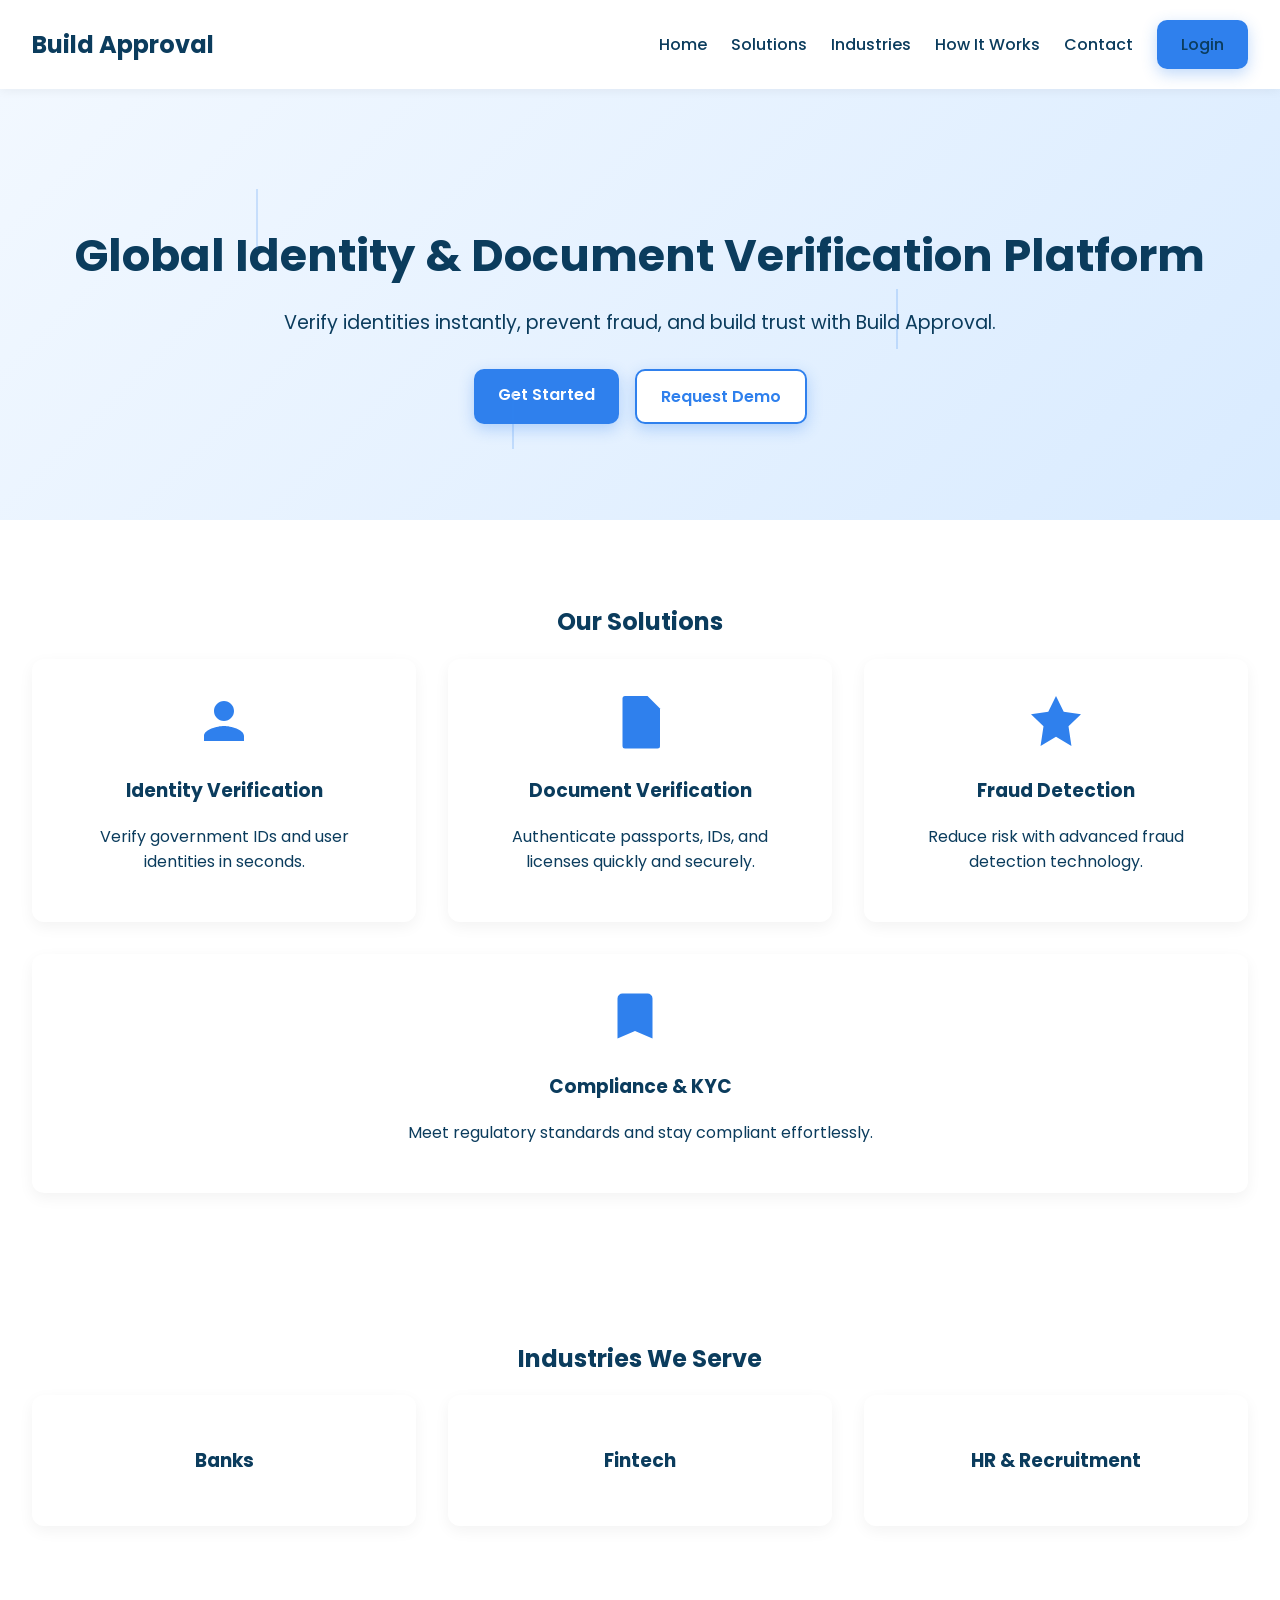
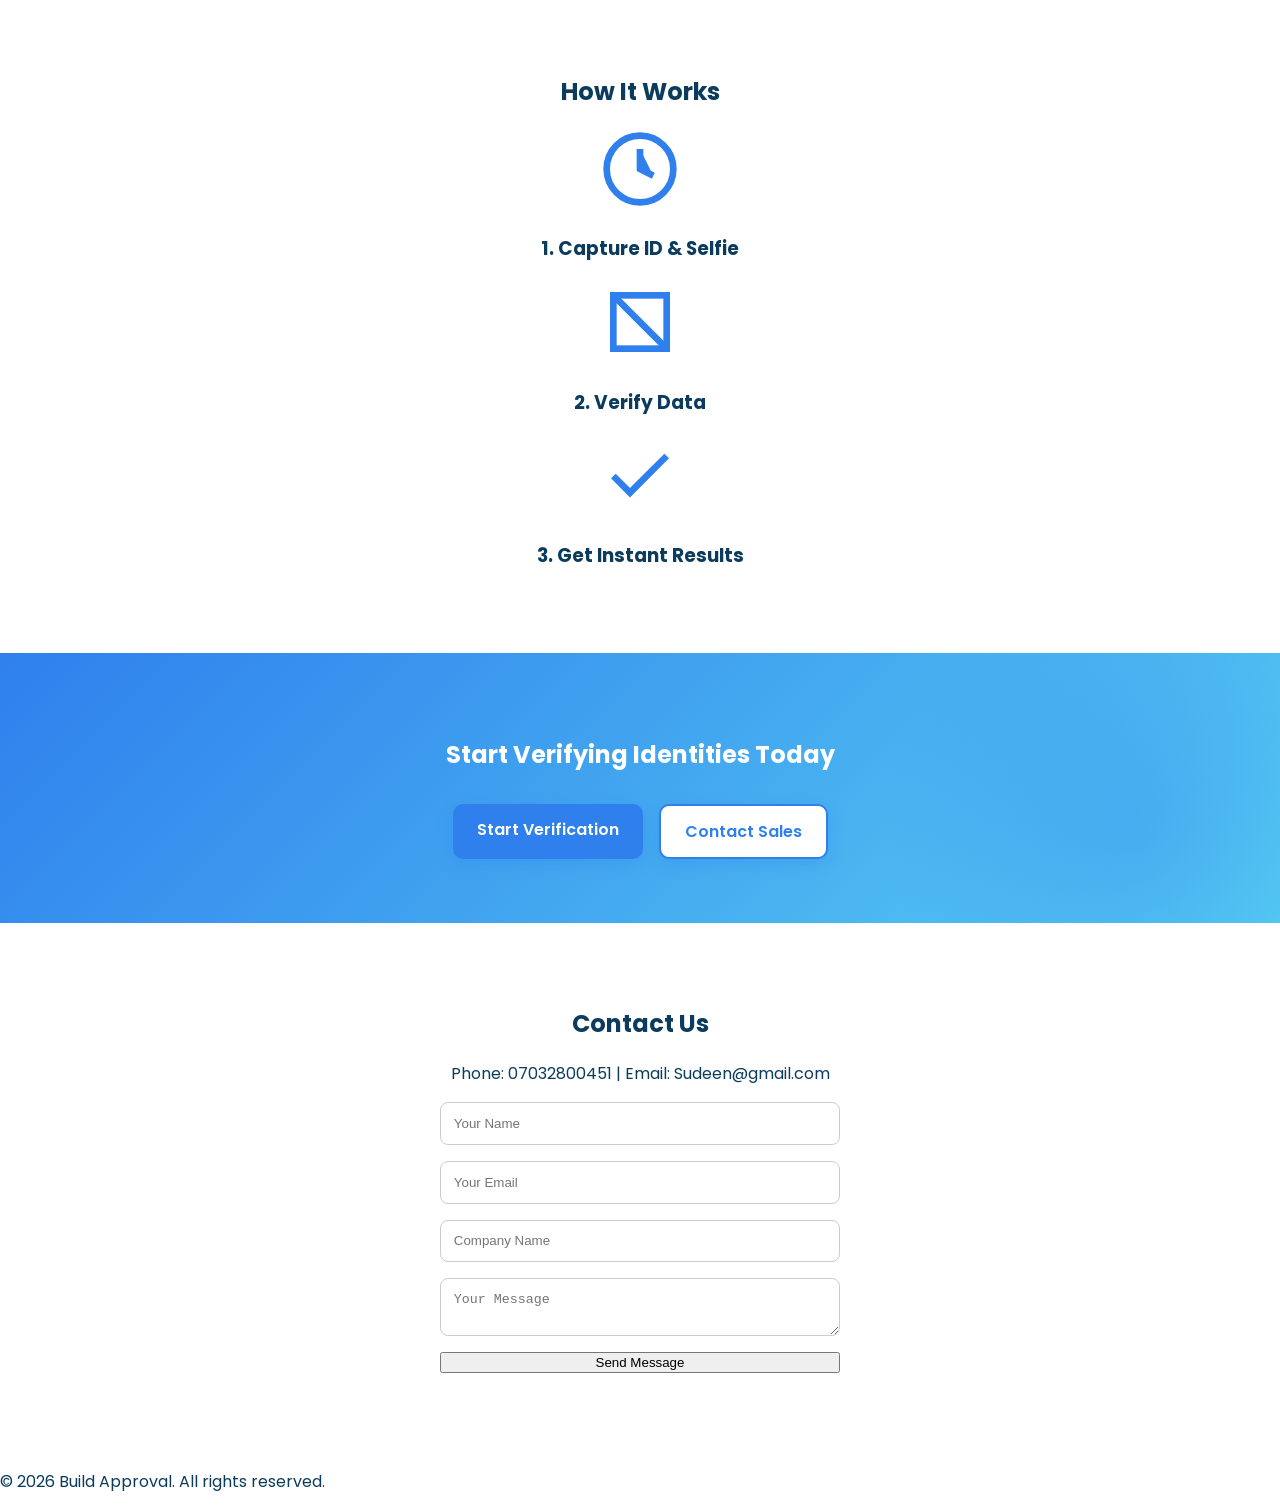
==== index.html @ 5324dc4f "initial ccommit:landing page" ====
<!DOCTYPE html>
<html lang="en">
<head>
<meta charset="UTF-8">
<meta name="viewport" content="width=device-width, initial-scale=1.0">
<title>Build Approval | Landing Page</title>

<!-- Google Font: Poppins -->
<link href="https://fonts.googleapis.com/css2?family=Poppins:wght@400;500;600;700&display=swap" rel="stylesheet">

<!-- AOS (Animate On Scroll) -->
<link rel="stylesheet" href="https://unpkg.com/aos@2.3.1/dist/aos.css" />

<link rel="stylesheet" href="style.css">
</head>
<body>

<!-- Navbar -->
<nav class="navbar">
  <div class="logo">Build Approval</div>
  <div class="hamburger" id="hamburger">
    <span></span><span></span><span></span>
  </div>
  <ul class="nav-links" id="nav-links">
    <li><a href="#">Home</a></li>
    <li><a href="#solutions">Solutions</a></li>
    <li><a href="#industries">Industries</a></li>
    <li><a href="#how-it-works">How It Works</a></li>
    <li><a href="#contact">Contact</a></li>
    <li><a href="login.html" class="btn">Login</a></li>
  </ul>
</nav>

<!-- Hero Section -->
<section class="hero">
  <h1 data-aos="fade-up">Global Identity & Document Verification Platform</h1>
  <p data-aos="fade-up" data-aos-delay="200">Verify identities instantly, prevent fraud, and build trust with Build Approval.</p>
  <div class="hero-buttons" data-aos="fade-up" data-aos-delay="400">
    <a href="#contact" class="btn">Get Started</a>
    <a href="#contact" class="btn secondary">Request Demo</a>
  </div>
  
  <!-- Floating Tech Lines -->
  <div class="tech-line" style="top:100px; left:20%;"></div>
  <div class="tech-line" style="top:200px; left:70%;"></div>
  <div class="tech-line" style="top:300px; left:40%;"></div>
</section>

<!-- Solutions Section -->
<section id="solutions" class="section">
  <h2 data-aos="fade-up">Our Solutions</h2>
  <div class="cards">
    <div class="card" data-aos="fade-up" data-aos-delay="100">
      <svg width="60" height="60" viewBox="0 0 24 24" fill="#2F80ED" xmlns="http://www.w3.org/2000/svg">
        <path d="M12 12c2.21 0 4-1.79 4-4s-1.79-4-4-4-4 1.79-4 4 1.79 4 4 4zm0 2c-2.67 0-8 1.34-8 4v2h16v-2c0-2.66-5.33-4-8-4z"/>
      </svg>
      <h3>Identity Verification</h3>
      <p>Verify government IDs and user identities in seconds.</p>
    </div>
    <div class="card" data-aos="fade-up" data-aos-delay="200">
      <svg width="60" height="60" viewBox="0 0 24 24" fill="#2F80ED" xmlns="http://www.w3.org/2000/svg">
        <path d="M6 2h9l5 5v15a1 1 0 0 1-1 1H6a1 1 0 0 1-1-1V3a1 1 0 0 1 1-1z"/>
      </svg>
      <h3>Document Verification</h3>
      <p>Authenticate passports, IDs, and licenses quickly and securely.</p>
    </div>
    <div class="card" data-aos="fade-up" data-aos-delay="300">
      <svg width="60" height="60" viewBox="0 0 24 24" fill="#2F80ED" xmlns="http://www.w3.org/2000/svg">
        <path d="M12 2l3.09 6.26L22 9.27l-5 4.87L18.18 22 12 18.27 5.82 22 7 14.14 2 9.27l6.91-1.01L12 2z"/>
      </svg>
      <h3>Fraud Detection</h3>
      <p>Reduce risk with advanced fraud detection technology.</p>
    </div>
    <div class="card" data-aos="fade-up" data-aos-delay="400">
      <svg width="60" height="60" viewBox="0 0 24 24" fill="#2F80ED" xmlns="http://www.w3.org/2000/svg">
        <path d="M19 3H5a2 2 0 0 0-2 2v16l7-3 7 3V5a2 2 0 0 0-2-2z"/>
      </svg>
      <h3>Compliance & KYC</h3>
      <p>Meet regulatory standards and stay compliant effortlessly.</p>
    </div>
  </div>
</section>

<!-- Industries Section -->
<section id="industries" class="section">
  <h2 data-aos="fade-up">Industries We Serve</h2>
  <div class="cards">
    <div class="card" data-aos="fade-up" data-aos-delay="100"><h3>Banks</h3></div>
    <div class="card" data-aos="fade-up" data-aos-delay="200"><h3>Fintech</h3></div>
    <div class="card" data-aos="fade-up" data-aos-delay="300"><h3>HR & Recruitment</h3></div>
  </div>
</section>

<!-- How It Works Section -->
<section id="how-it-works" class="section">
  <h2 data-aos="fade-up">How It Works</h2>
  <div class="steps">
    <div class="step" data-aos="fade-up" data-aos-delay="100">
      <svg width="80" height="80" viewBox="0 0 24 24" fill="#2F80ED" xmlns="http://www.w3.org/2000/svg">
        <circle cx="12" cy="12" r="10" stroke="#2F80ED" stroke-width="2" fill="none"/>
        <path d="M12 6v6l4 2" stroke="#2F80ED" stroke-width="2"/>
      </svg>
      <h3>1. Capture ID & Selfie</h3>
    </div>
    <div class="step" data-aos="fade-up" data-aos-delay="200">
      <svg width="80" height="80" viewBox="0 0 24 24" fill="#2F80ED" xmlns="http://www.w3.org/2000/svg">
        <rect x="4" y="4" width="16" height="16" stroke="#2F80ED" stroke-width="2" fill="none"/>
        <path d="M4 4l16 16" stroke="#2F80ED" stroke-width="2"/>
      </svg>
      <h3>2. Verify Data</h3>
    </div>
    <div class="step" data-aos="fade-up" data-aos-delay="300">
      <svg width="80" height="80" viewBox="0 0 24 24" fill="#2F80ED" xmlns="http://www.w3.org/2000/svg">
        <path d="M20 6L9 17l-5-5" stroke="#2F80ED" stroke-width="2" fill="none"/>
      </svg>
      <h3>3. Get Instant Results</h3>
    </div>
  </div>
</section>

<!-- CTA Section -->
<section id="cta" class="section cta" data-aos="fade-up">
  <h2>Start Verifying Identities Today</h2>
  <div class="hero-buttons">
    <a href="#contact" class="btn">Start Verification</a>
    <a href="#contact" class="btn secondary">Contact Sales</a>
  </div>
</section>

<!-- Contact Section -->
<section id="contact" class="section contact">
  <h2 data-aos="fade-up">Contact Us</h2>
  <p data-aos="fade-up" data-aos-delay="100">Phone: 07032800451 | Email: Sudeen@gmail.com</p>
  <form data-aos="fade-up" data-aos-delay="200">
    <input type="text" placeholder="Your Name" required>
    <input type="email" placeholder="Your Email" required>
    <input type="text" placeholder="Company Name">
    <textarea placeholder="Your Message"></textarea>
    <button type="submit">Send Message</button>
  </form>
</section>

<footer>
  <p>&copy; 2026 Build Approval. All rights reserved.</p>
</footer>

<script src="https://unpkg.com/aos@2.3.1/dist/aos.js"></script>
<script>
  AOS.init({ duration: 800, once: true });
</script>
<script src="script.js"></script>
</body>
</html>
---- style.css ----
/* General */
body { font-family: 'Poppins', sans-serif; margin:0; padding:0; color:#0B3C5D; }
a { text-decoration:none; }
.section { padding:4rem 2rem; text-align:center; position:relative; }
.cards { display:flex; flex-wrap:wrap; gap:2rem; justify-content:center; }
.card { background:#fff; padding:2rem; border-radius:12px; flex:1 1 220px; box-shadow:0 5px 15px rgba(0,0,0,0.05); position:relative; transition:0.3s; }
.card:hover { transform: translateY(-5px) rotate(-1deg); box-shadow:0 15px 30px rgba(0,0,0,0.1); }

/* Navbar */
.navbar { display:flex; justify-content:space-between; align-items:center; padding:1rem 2rem; background:#fff; box-shadow:0 2px 10px rgba(0,0,0,0.05); position:relative; z-index:100;}
.navbar .logo { font-weight:700; font-size:1.5rem; }
.navbar .nav-links { display:flex; gap:1.5rem; list-style:none; }
.navbar .nav-links li a { color:#0B3C5D; font-weight:500; transition:0.3s; }
.navbar .nav-links li a:hover { color:#2F80ED; }

/* Hamburger */
.hamburger { display:none; flex-direction:column; cursor:pointer; gap:5px; }
.hamburger span { height:3px; width:25px; background:#0B3C5D; border-radius:2px; }

/* Hero Section */
.hero { padding:6rem 2rem; text-align:center; background: linear-gradient(135deg,#f2f8ff,#d9ebff); overflow:hidden; position:relative; }
.hero h1 { font-size:2.8rem; margin-bottom:1rem; font-weight:700; }
.hero p { font-size:1.2rem; margin-bottom:2rem; }
.hero-buttons { display:flex; justify-content:center; gap:1rem; flex-wrap:wrap; }

/* Buttons */
.btn { background:#2F80ED; color:#fff; padding:0.8rem 1.5rem; border-radius:10px; font-weight:600; transition: all 0.3s ease; box-shadow:0 5px 15px rgba(47,128,237,0.3); }
.btn:hover { transform: translateY(-3px) scale(1.02); box-shadow:0 8px 25px rgba(47,128,237,0.5); }
.btn.secondary { background:#fff; color:#2F80ED; border:2px solid #2F80ED; }
.btn.secondary:hover { transform: translateY(-3px) scale(1.02); }

/* CTA Section */
.cta { background:linear-gradient(135deg,#2F80ED,#56CCF2); color:#fff; overflow:hidden; position:relative; }
.cta h2 { margin-bottom:2rem; }

/* Hero & CTA blobs */
.hero::before, .hero::after, .cta::before {
  content: ''; position: absolute; border-radius:50%; z-index:-1;
}
.hero::before { width:500px; height:500px; background: radial-gradient(circle, rgba(47,128,237,0.3), transparent 70%); top:-150px; left:-150px; }
.hero::after { width:400px; height:400px; background: linear-gradient(135deg, rgba(80,200,255,0.25), transparent); bottom:-100px; right:-100px; }
.cta::before { width:500px; height:500px; background: radial-gradient(circle, rgba(47,128,237,0.3), transparent 70%); bottom:-150px; right:-100px; }

/* Floating tech lines */
@keyframes float { 0%, 100% { transform: translateY(0px); } 50% { transform: translateY(-10px); } }
.tech-line { position:absolute; width:2px; height:60px; background:rgba(47,128,237,0.2); animation: float 5s ease-in-out infinite; }

/* Steps floating animation */
.steps svg { animation: float 4s ease-in-out infinite; }

/* Contact Form */
form { display:flex; flex-direction:column; gap:1rem; max-width:400px; margin:1rem auto; }
input, textarea { padding:0.8rem; border-radius:8px; border:1px solid #ccc; }
button { cursor:pointer; }

/* footer */
footer{
    display: flex;
    justify-self: center;
}

/* Mobile */
@media(max-width:768px){
  .nav-links { flex-direction:column; position:fixed; top:0; right:-100%; width:250px; height:100%; background:#fff; padding:2rem; gap:2rem; transition:0.3s; z-index:999;}
  .nav-links.active { right:0; }
  .hamburger { display:flex; z-index:1000; }
}
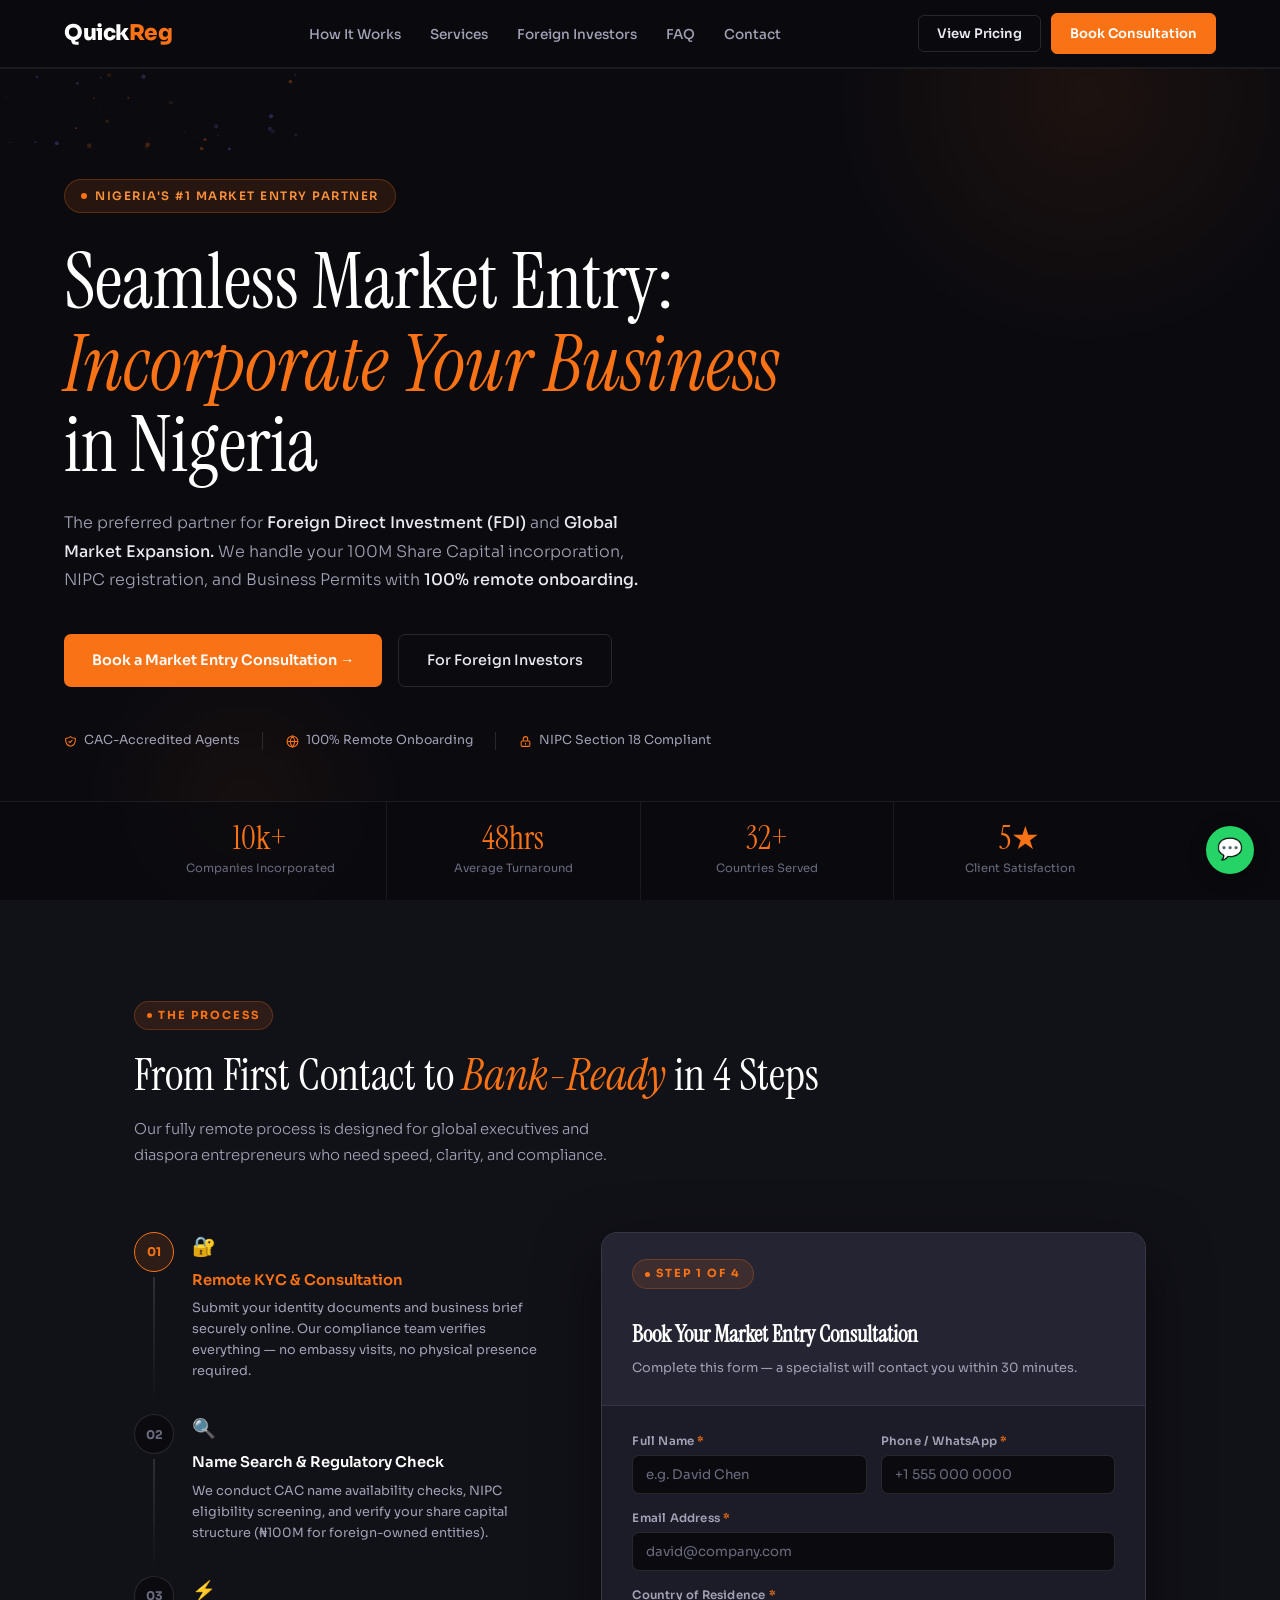
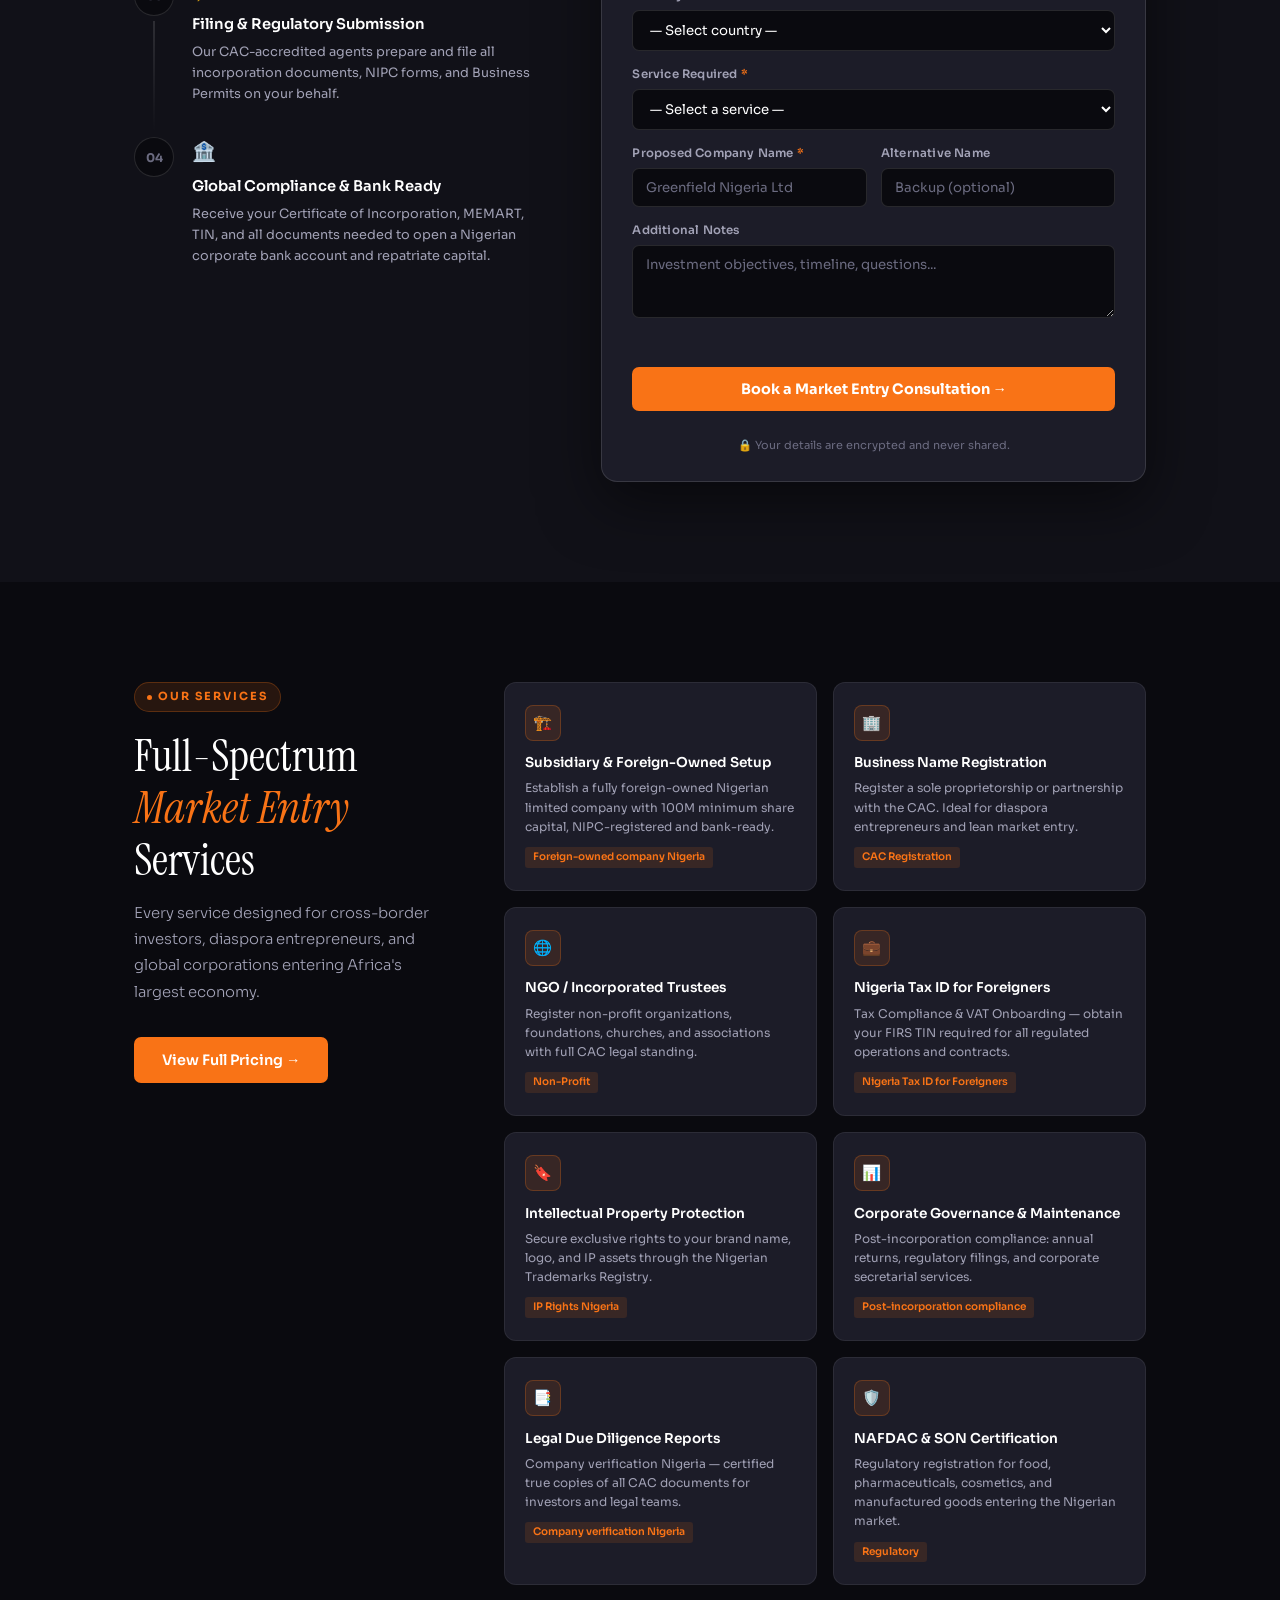
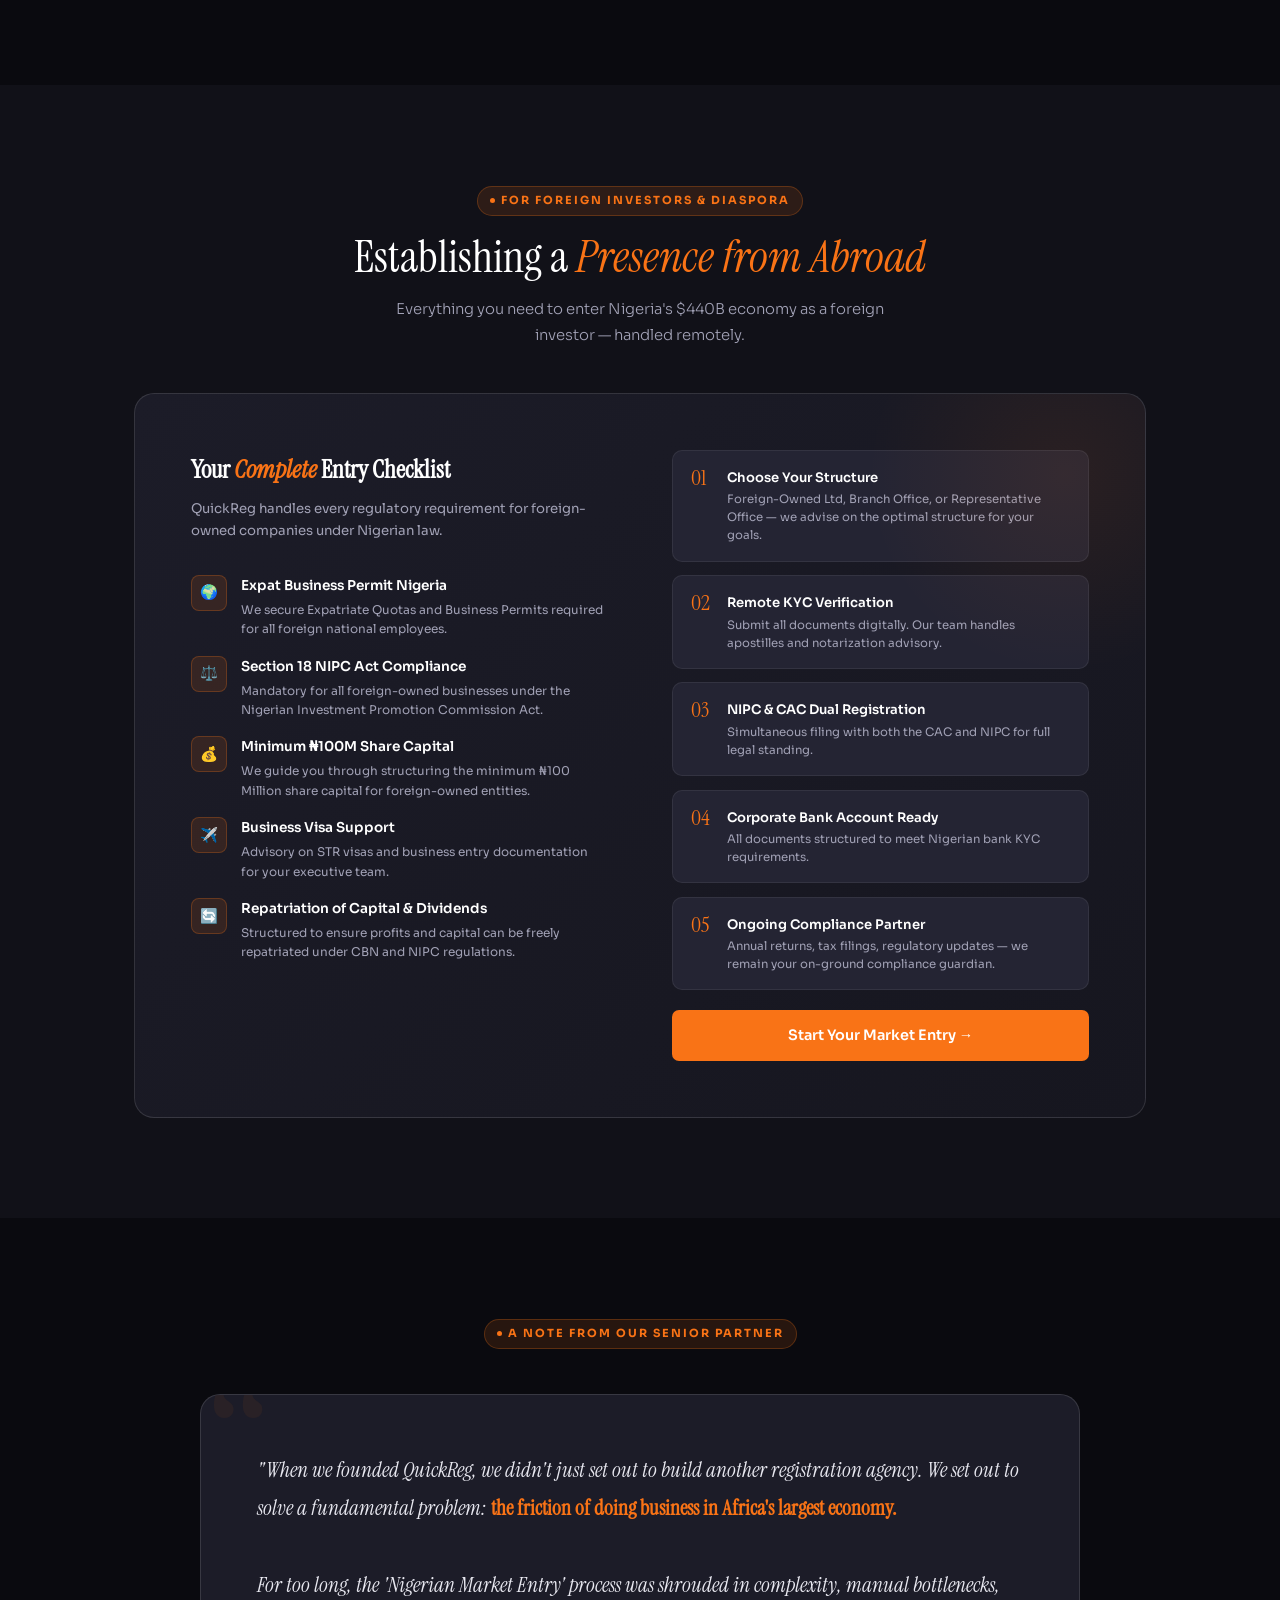
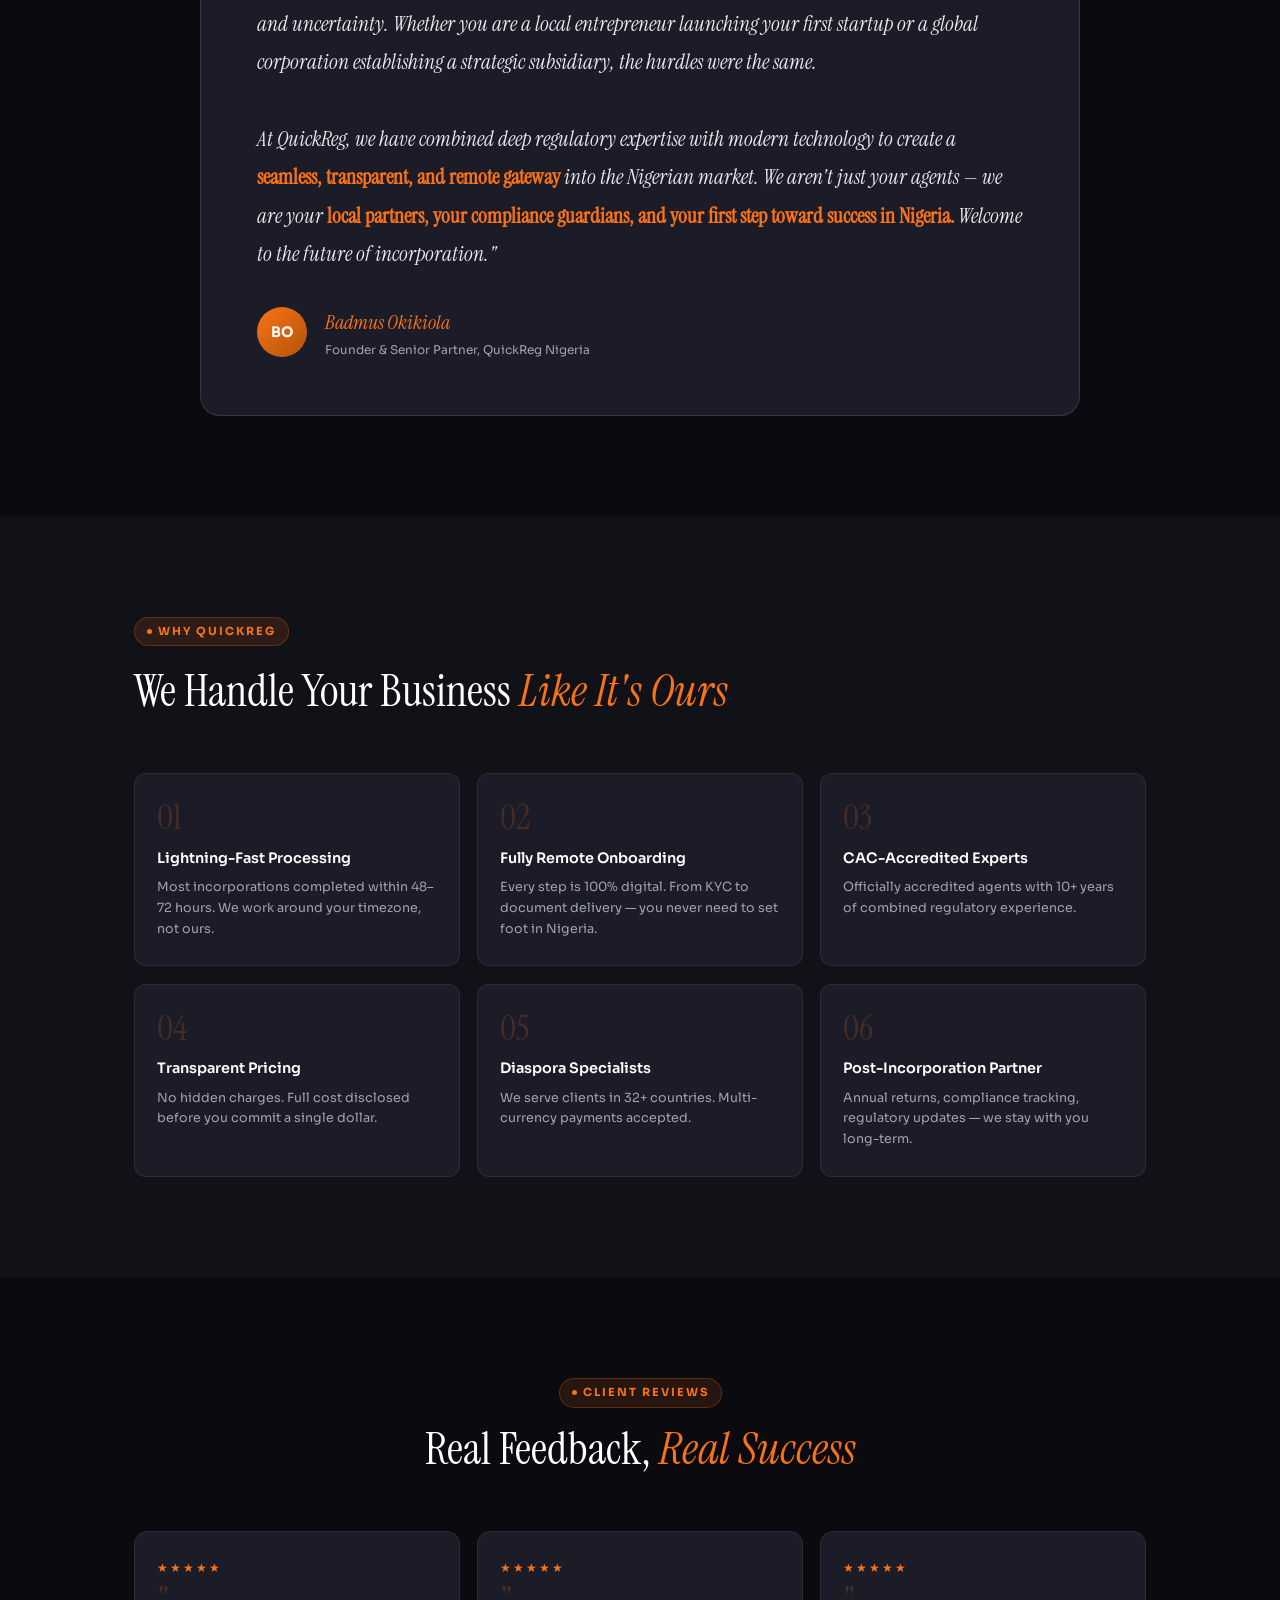
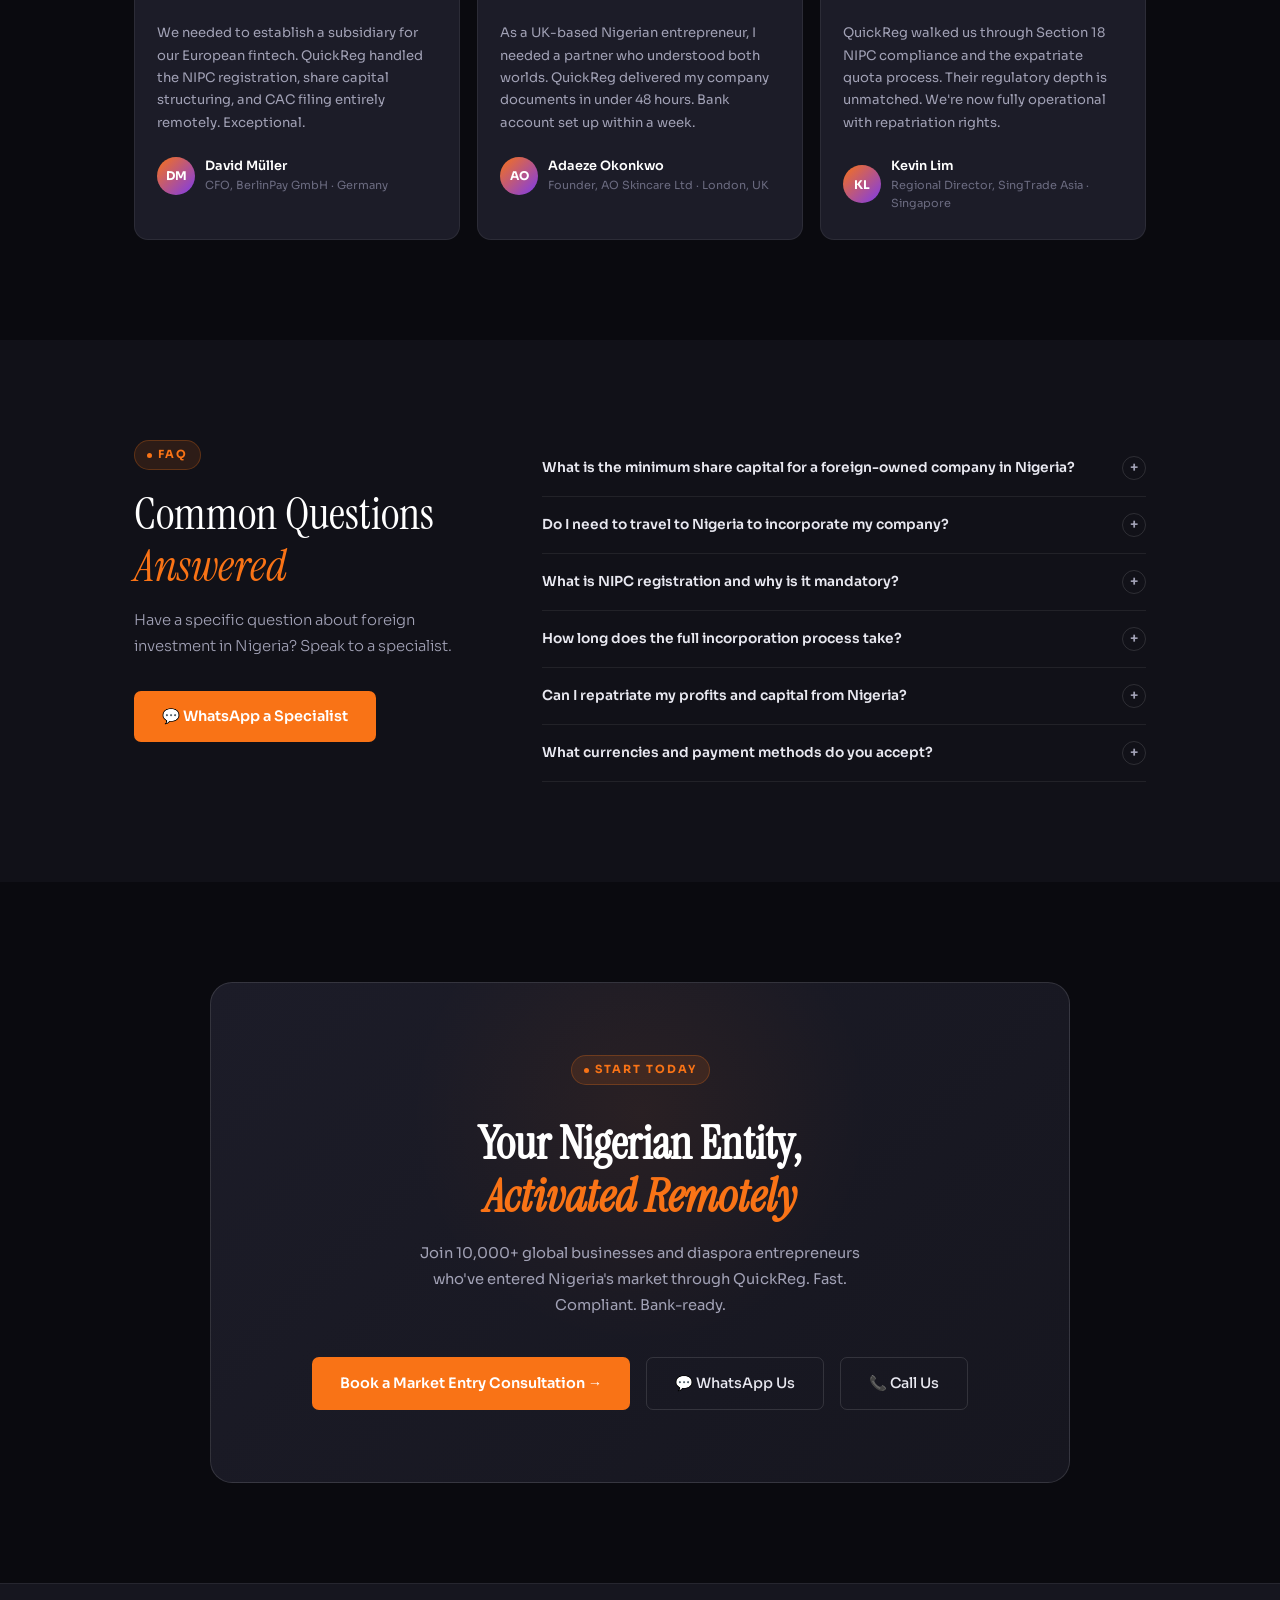
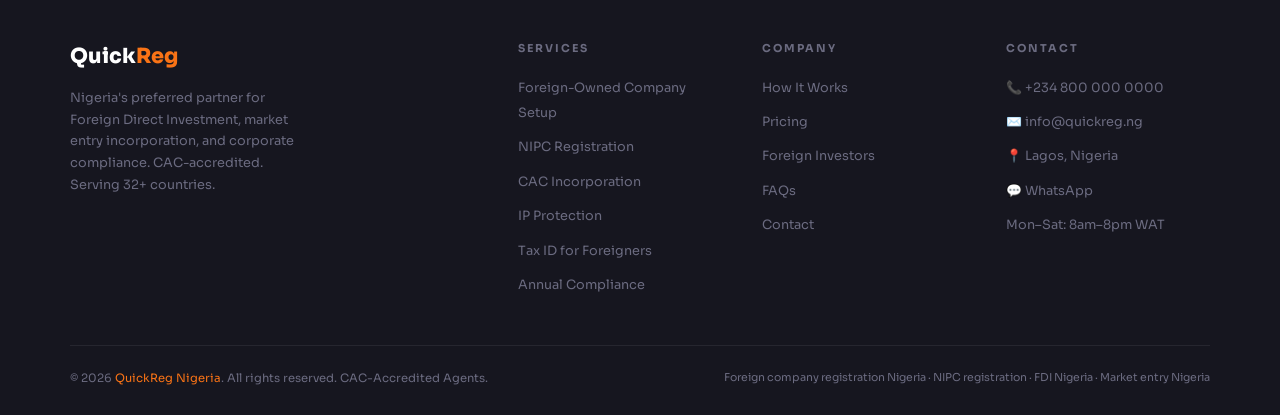
==== commit 09e0d7ed: "first commit" ====
--- a/index.html
+++ b/index.html
@@ -1,153 +1,1033 @@
 <!DOCTYPE html>
 <html lang="en">
 <head>
-<meta charset="UTF-8">
-<meta name="viewport" content="width=device-width, initial-scale=1.0">
-<title>Build Approval | Landing Page</title>
-
-<!-- Google Font: Poppins -->
-<link href="https://fonts.googleapis.com/css2?family=Poppins:wght@400;500;600;700&display=swap" rel="stylesheet">
-
-<!-- AOS (Animate On Scroll) -->
-<link rel="stylesheet" href="https://unpkg.com/aos@2.3.1/dist/aos.css" />
-
-<link rel="stylesheet" href="style.css">
+<meta charset="UTF-8"/>
+<meta name="viewport" content="width=device-width, initial-scale=1.0"/>
+<title>QuickReg — Seamless Market Entry & Business Incorporation in Nigeria</title>
+<link href="https://fonts.googleapis.com/css2?family=Sora:wght@300;400;500;600;700;800&family=Instrument+Serif:ital@0;1&display=swap" rel="stylesheet"/>
+<style>
+/* ── RESET & BASE ── */
+*,*::before,*::after{box-sizing:border-box;margin:0;padding:0;}
+html{scroll-behavior:smooth;}
+body{font-family:'Sora',sans-serif;background:#0a0a0f;color:#e8e8f0;overflow-x:hidden;line-height:1.6;}
+:root{
+  --bg:#0a0a0f;--bg2:#111118;--bg3:#16161f;
+  --surface:#1c1c28;--surface2:#242433;
+  --orange:#f97316;--orange2:#fb923c;
+  --odim:rgba(249,115,22,0.12);--oborder:rgba(249,115,22,0.25);
+  --white:#fff;--gray:#a1a1b5;--gray2:#6b6b80;
+  --border:rgba(255,255,255,0.07);--border2:rgba(255,255,255,0.12);
+}
+::-webkit-scrollbar{width:4px;}
+::-webkit-scrollbar-track{background:var(--bg);}
+::-webkit-scrollbar-thumb{background:var(--orange);border-radius:4px;}
+
+/* ── NAV ── */
+nav{
+  position:fixed;top:0;left:0;right:0;z-index:300;
+  height:68px;padding:0 5%;
+  display:flex;align-items:center;justify-content:space-between;
+  background:rgba(10,10,15,0.95);
+  backdrop-filter:blur(16px);-webkit-backdrop-filter:blur(16px);
+  border-bottom:1px solid var(--border);
+}
+.logo{font-size:1.35rem;font-weight:800;color:#fff;text-decoration:none;letter-spacing:-0.5px;}
+.logo span{color:var(--orange);}
+.nav-links{display:flex;gap:1.8rem;list-style:none;}
+.nav-links a{color:var(--gray);text-decoration:none;font-size:.85rem;font-weight:500;transition:color .2s;}
+.nav-links a:hover{color:#fff;}
+.nav-right{display:flex;align-items:center;gap:10px;}
+.btn-nav{padding:9px 18px;border-radius:6px;font-family:'Sora',sans-serif;font-size:.82rem;font-weight:600;cursor:pointer;text-decoration:none;transition:all .2s;white-space:nowrap;}
+.btn-nav.outline{background:transparent;border:1px solid var(--border2);color:#e8e8f0;}
+.btn-nav.outline:hover{border-color:var(--orange);color:var(--orange);}
+.btn-nav.fill{background:var(--orange);border:1px solid var(--orange);color:#fff;}
+.btn-nav.fill:hover{background:var(--orange2);}
+
+/* hamburger */
+.ham{display:none;flex-direction:column;justify-content:center;gap:5px;width:36px;height:36px;background:none;border:none;cursor:pointer;padding:4px;}
+.ham span{display:block;height:2px;width:22px;background:#fff;border-radius:2px;transition:all .3s;}
+.ham.active span:nth-child(1){transform:rotate(45deg) translate(5px,5px);}
+.ham.active span:nth-child(2){opacity:0;transform:translateX(-8px);}
+.ham.active span:nth-child(3){transform:rotate(-45deg) translate(5px,-5px);}
+
+/* mobile drawer */
+.mob-nav{
+  position:fixed;top:68px;left:0;right:0;z-index:299;
+  background:rgba(10,10,15,0.98);
+  border-bottom:1px solid var(--border);
+  display:flex;flex-direction:column;
+  max-height:0;overflow:hidden;
+  transition:max-height .35s ease;
+}
+.mob-nav.open{max-height:500px;}
+.mob-nav a{
+  display:block;padding:14px 5%;
+  color:var(--gray);text-decoration:none;
+  font-size:.92rem;font-weight:500;
+  border-bottom:1px solid var(--border);
+  transition:color .2s;
+}
+.mob-nav a:hover{color:var(--orange);}
+.mob-nav .mob-cta{
+  margin:16px 5% 20px;
+  background:var(--orange);color:#fff;
+  text-align:center;border-radius:7px;
+  font-weight:600;padding:13px;
+  border:none;
+}
+
+/* ── BUTTONS ── */
+.btn-p{
+  display:inline-flex;align-items:center;gap:8px;
+  background:var(--orange);color:#fff;
+  font-family:'Sora',sans-serif;font-weight:600;font-size:.9rem;
+  padding:14px 28px;border-radius:7px;
+  text-decoration:none;border:none;cursor:pointer;
+  transition:all .25s;position:relative;overflow:hidden;
+}
+.btn-p:hover{background:var(--orange2);transform:translateY(-2px);box-shadow:0 8px 28px rgba(249,115,22,.35);}
+.btn-g{
+  display:inline-flex;align-items:center;gap:8px;
+  border:1px solid var(--border2);color:#e8e8f0;background:transparent;
+  font-family:'Sora',sans-serif;font-weight:500;font-size:.9rem;
+  padding:14px 28px;border-radius:7px;
+  text-decoration:none;cursor:pointer;transition:all .25s;
+}
+.btn-g:hover{border-color:var(--orange);color:var(--orange);}
+
+/* ── LAYOUT HELPERS ── */
+.wrap{max-width:1140px;margin:0 auto;padding:0 5%;}
+section{padding:100px 0;}
+.stag{display:inline-flex;align-items:center;gap:6px;font-size:.7rem;font-weight:700;letter-spacing:2px;text-transform:uppercase;color:var(--orange);background:var(--odim);border:1px solid var(--oborder);padding:5px 12px;border-radius:100px;margin-bottom:1.2rem;}
+.stag::before{content:'';width:5px;height:5px;background:var(--orange);border-radius:50%;flex-shrink:0;}
+h2.big{font-family:'Instrument Serif',serif;font-size:clamp(1.9rem,3.5vw,2.8rem);font-weight:400;line-height:1.15;color:#fff;}
+h2.big em{color:var(--orange);font-style:italic;}
+p.sub{color:var(--gray);font-size:.93rem;font-weight:300;line-height:1.75;margin-top:.9rem;}
+
+/* ── HERO ── */
+.hero{
+  position:relative;min-height:100vh;
+  display:flex;align-items:center;
+  padding:140px 5% 110px;
+  background:var(--bg);overflow:hidden;
+}
+.hero-glow{position:absolute;top:-180px;right:-80px;width:550px;height:550px;background:radial-gradient(circle,rgba(249,115,22,.08) 0%,transparent 68%);pointer-events:none;}
+.hero-glow2{position:absolute;bottom:-80px;left:5%;width:360px;height:360px;background:radial-gradient(circle,rgba(249,115,22,.05) 0%,transparent 68%);pointer-events:none;}
+#heroCanvas{position:absolute;inset:0;pointer-events:none;z-index:0;}
+.hero-inner{position:relative;z-index:1;max-width:760px;}
+.eyebrow{
+  display:inline-flex;align-items:center;gap:8px;
+  background:var(--odim);border:1px solid var(--oborder);
+  color:var(--orange2);font-size:.73rem;font-weight:600;
+  letter-spacing:1.5px;text-transform:uppercase;
+  padding:7px 16px;border-radius:100px;margin-bottom:1.8rem;
+}
+.dot-pulse{width:6px;height:6px;background:var(--orange);border-radius:50%;animation:dpulse 2s infinite;}
+@keyframes dpulse{0%,100%{opacity:1;transform:scale(1);}50%{opacity:.4;transform:scale(1.5);}}
+.hero h1{font-family:'Instrument Serif',serif;font-size:clamp(2.8rem,6vw,5rem);font-weight:400;color:#fff;line-height:1.06;margin-bottom:1.4rem;}
+.hero h1 em{color:var(--orange);font-style:italic;}
+.hero-desc{color:var(--gray);font-size:1rem;line-height:1.8;max-width:600px;margin-bottom:2.4rem;font-weight:300;}
+.hero-desc strong{color:#e8e8f0;font-weight:500;}
+.hero-btns{display:flex;gap:1rem;flex-wrap:wrap;}
+.hero-trust{display:flex;align-items:center;gap:1.4rem;margin-top:2.8rem;flex-wrap:wrap;}
+.trust-i{display:flex;align-items:center;gap:7px;color:var(--gray);font-size:.78rem;}
+.trust-i svg{color:var(--orange);flex-shrink:0;}
+.tdiv{width:1px;height:18px;background:var(--border2);}
+/* stats */
+.hero-stats{
+  position:absolute;bottom:0;left:0;right:0;z-index:1;
+  border-top:1px solid var(--border);
+  background:rgba(10,10,15,.7);backdrop-filter:blur(10px);
+}
+.stats-row{max-width:1140px;margin:0 auto;padding:0 5%;display:flex;}
+.stt{flex:1;text-align:center;padding:20px 12px;border-right:1px solid var(--border);}
+.stt:last-child{border-right:none;}
+.stt-n{font-family:'Instrument Serif',serif;font-size:2rem;color:var(--orange);display:block;line-height:1;}
+.stt-l{color:var(--gray2);font-size:.72rem;margin-top:3px;}
+
+/* ── HOW IT WORKS ── */
+.how{background:var(--bg2);}
+.how-grid{display:grid;grid-template-columns:1fr 1.35fr;gap:4rem;align-items:start;margin-top:4rem;}
+.steps{display:flex;flex-direction:column;}
+.step{display:flex;gap:1.1rem;}
+.step-l{display:flex;flex-direction:column;align-items:center;}
+.step-n{
+  width:40px;height:40px;border-radius:50%;flex-shrink:0;
+  border:1.5px solid var(--border2);background:var(--bg);
+  display:flex;align-items:center;justify-content:center;
+  font-size:.75rem;font-weight:700;color:var(--gray2);transition:all .3s;
+}
+.step.act .step-n{border-color:var(--orange);color:var(--orange);background:var(--odim);}
+.step-line{width:1.5px;flex:1;min-height:32px;background:linear-gradient(to bottom,var(--border2),transparent);margin:5px 0;}
+.step-b{padding-bottom:2rem;}
+.step-ico{font-size:1.2rem;display:block;margin-bottom:.4rem;}
+.step-b h3{font-size:.92rem;font-weight:600;color:#fff;margin-bottom:.35rem;}
+.step.act .step-b h3{color:var(--orange);}
+.step-b p{font-size:.8rem;color:var(--gray);line-height:1.65;}
+/* form card */
+.fcard{background:var(--surface);border:1px solid var(--border2);border-radius:16px;overflow:hidden;box-shadow:0 20px 60px rgba(0,0,0,.5);position:sticky;top:88px;}
+.fcard-head{padding:26px 30px;background:var(--surface2);border-bottom:1px solid var(--border);}
+.fcard-head h3{font-family:'Instrument Serif',serif;font-size:1.45rem;color:#fff;margin:.5rem 0 .3rem;}
+.fcard-head p{font-size:.8rem;color:var(--gray);}
+.fcard-body{padding:26px 30px;display:flex;flex-direction:column;gap:.9rem;}
+.frow{display:grid;grid-template-columns:1fr 1fr;gap:.9rem;}
+.fg{display:flex;flex-direction:column;gap:5px;}
+.fg label{font-size:.73rem;font-weight:600;color:var(--gray);letter-spacing:.2px;}
+.fg input,.fg select,.fg textarea{
+  background:var(--bg);border:1px solid var(--border2);
+  border-radius:7px;padding:10px 13px;
+  color:#fff;font-family:'Sora',sans-serif;font-size:.83rem;
+  outline:none;transition:border-color .2s,box-shadow .2s;width:100%;
+}
+.fg select option{background:var(--bg2);}
+.fg input::placeholder,.fg textarea::placeholder{color:var(--gray2);}
+.fg input:focus,.fg select:focus,.fg textarea:focus{border-color:var(--orange);box-shadow:0 0 0 3px rgba(249,115,22,.1);}
+.fg textarea{resize:vertical;min-height:72px;}
+.req{color:var(--orange);}
+.f-err{color:#f87171;font-size:.75rem;min-height:16px;}
+.f-sub{
+  width:100%;background:var(--orange);color:#fff;
+  font-family:'Sora',sans-serif;font-weight:700;font-size:.9rem;
+  padding:13px;border:none;border-radius:7px;cursor:pointer;
+  transition:all .25s;margin-top:.3rem;
+}
+.f-sub:hover{background:var(--orange2);transform:translateY(-2px);}
+.f-success{padding:40px 30px;text-align:center;display:none;}
+.f-success .si{font-size:2.8rem;display:block;margin-bottom:1rem;}
+.f-success h3{font-family:'Instrument Serif',serif;font-size:1.4rem;color:var(--orange);margin-bottom:.8rem;}
+.f-success p{color:var(--gray);font-size:.85rem;line-height:1.65;}
+
+/* ── SERVICES ── */
+.services{background:var(--bg);}
+.svc-layout{display:grid;grid-template-columns:1fr 2.1fr;gap:4rem;align-items:start;}
+.svc-sticky{position:sticky;top:88px;}
+.svc-grid{display:grid;grid-template-columns:1fr 1fr;gap:1rem;}
+.scard{
+  background:var(--surface);border:1px solid var(--border);
+  border-radius:12px;padding:22px 20px;
+  transition:all .3s;cursor:default;
+  position:relative;overflow:hidden;
+}
+.scard::before{content:'';position:absolute;inset:0;background:linear-gradient(135deg,rgba(249,115,22,.05),transparent 60%);opacity:0;transition:opacity .3s;}
+.scard:hover{border-color:var(--oborder);transform:translateY(-4px);box-shadow:0 14px 36px rgba(0,0,0,.4);}
+.scard:hover::before{opacity:1;}
+.sico{width:36px;height:36px;background:var(--odim);border:1px solid var(--oborder);border-radius:8px;display:flex;align-items:center;justify-content:center;font-size:.95rem;margin-bottom:.85rem;}
+.scard h3{font-size:.85rem;font-weight:600;color:#fff;margin-bottom:.4rem;line-height:1.3;}
+.scard p{font-size:.75rem;color:var(--gray);line-height:1.6;}
+.sbadge{display:inline-block;margin-top:.7rem;font-size:.65rem;font-weight:600;color:var(--orange);background:var(--odim);padding:2px 8px;border-radius:3px;}
+
+/* ── FOREIGN INVESTORS ── */
+.foreign{background:var(--bg2);}
+.fbox{background:linear-gradient(135deg,var(--surface),var(--bg3));border:1px solid var(--border2);border-radius:20px;padding:56px;position:relative;overflow:hidden;}
+.fbox::before{content:'';position:absolute;top:-120px;right:-120px;width:400px;height:400px;background:radial-gradient(circle,rgba(249,115,22,.08),transparent 70%);pointer-events:none;}
+.fgrid{display:grid;grid-template-columns:1fr 1fr;gap:4rem;align-items:start;}
+.ff-list{display:flex;flex-direction:column;gap:1.1rem;margin-top:2rem;}
+.ff{display:flex;gap:.9rem;align-items:flex-start;}
+.ff-ico{width:36px;height:36px;flex-shrink:0;background:var(--odim);border:1px solid var(--oborder);border-radius:8px;display:flex;align-items:center;justify-content:center;font-size:.9rem;}
+.ff h4{font-size:.85rem;font-weight:600;color:#fff;margin-bottom:.2rem;}
+.ff p{font-size:.75rem;color:var(--gray);line-height:1.6;}
+.fc-list{display:flex;flex-direction:column;gap:.85rem;}
+.fc{background:var(--surface2);border:1px solid var(--border);border-radius:10px;padding:16px 18px;display:flex;gap:12px;transition:all .2s;}
+.fc:hover{border-color:var(--oborder);transform:translateX(4px);}
+.fc-n{font-family:'Instrument Serif',serif;font-size:1.4rem;color:var(--orange);line-height:1;min-width:24px;}
+.fc h4{font-size:.82rem;font-weight:600;color:#fff;margin-bottom:.15rem;}
+.fc p{font-size:.73rem;color:var(--gray);line-height:1.55;}
+
+/* ── CEO NOTE ── */
+.ceo{background:var(--bg);}
+.ceo-box{background:var(--surface);border:1px solid var(--border2);border-radius:20px;padding:56px;max-width:880px;margin:0 auto;position:relative;overflow:hidden;}
+.ceo-box::before{content:'\201C';font-family:'Instrument Serif',serif;font-size:12rem;color:rgba(249,115,22,.06);position:absolute;top:-30px;left:16px;line-height:1;pointer-events:none;}
+.ceo-q{font-family:'Instrument Serif',serif;font-size:clamp(1rem,2vw,1.3rem);color:#e8e8f0;line-height:1.85;font-style:italic;position:relative;z-index:1;margin-bottom:2rem;}
+.ceo-q strong{color:var(--orange);font-style:normal;}
+.ceo-who{display:flex;align-items:center;gap:1.1rem;}
+.ceo-av{width:50px;height:50px;border-radius:50%;background:linear-gradient(135deg,var(--orange),#b45309);display:flex;align-items:center;justify-content:center;font-weight:700;color:#fff;font-size:.9rem;flex-shrink:0;}
+.ceo-sig{font-family:'Instrument Serif',serif;font-style:italic;font-size:1.25rem;color:var(--orange);}
+.ceo-title{font-size:.75rem;color:var(--gray);margin-top:2px;}
+
+/* ── WHY US ── */
+.why{background:var(--bg2);}
+.why-grid{display:grid;grid-template-columns:repeat(3,1fr);gap:1.1rem;margin-top:3.5rem;}
+.wcard{background:var(--surface);border:1px solid var(--border);border-radius:12px;padding:26px 22px;transition:all .3s;}
+.wcard:hover{border-color:var(--oborder);transform:translateY(-4px);}
+.wcard-n{font-family:'Instrument Serif',serif;font-size:2.2rem;color:rgba(249,115,22,.2);line-height:1;margin-bottom:.7rem;}
+.wcard h3{font-size:.9rem;font-weight:600;color:#fff;margin-bottom:.45rem;}
+.wcard p{font-size:.79rem;color:var(--gray);line-height:1.65;}
+
+/* ── TESTIMONIALS ── */
+.testi{background:var(--bg);}
+.tgrid{display:grid;grid-template-columns:repeat(3,1fr);gap:1.1rem;margin-top:3.5rem;}
+.tcard{background:var(--surface);border:1px solid var(--border);border-radius:14px;padding:26px 22px;transition:all .3s;}
+.tcard:hover{border-color:var(--oborder);transform:translateY(-4px);}
+.tstars{color:var(--orange);font-size:.75rem;letter-spacing:2px;margin-bottom:.75rem;}
+.tq{font-family:'Instrument Serif',serif;font-size:2.2rem;color:rgba(249,115,22,.22);line-height:.6;margin-bottom:.75rem;}
+.tt{font-size:.82rem;color:var(--gray);line-height:1.7;margin-bottom:1.4rem;}
+.tauthor{display:flex;align-items:center;gap:10px;}
+.tav{width:38px;height:38px;border-radius:50%;background:linear-gradient(135deg,var(--orange),#7c3aed);display:flex;align-items:center;justify-content:center;font-weight:700;color:#fff;font-size:.75rem;flex-shrink:0;}
+.tname{font-size:.8rem;font-weight:600;color:#fff;}
+.trole{font-size:.7rem;color:var(--gray2);}
+
+/* ── FAQ ── */
+.faq{background:var(--bg2);}
+.faq-lay{display:grid;grid-template-columns:1fr 1.8fr;gap:4.5rem;}
+.faq-side{position:sticky;top:88px;}
+.fi{border-bottom:1px solid var(--border);padding:1rem 0;}
+.fi-q{display:flex;justify-content:space-between;align-items:center;cursor:pointer;font-size:.86rem;font-weight:600;color:#e8e8f0;gap:1rem;transition:color .2s;user-select:none;}
+.fi-q:hover{color:var(--orange);}
+.fi-tog{width:24px;height:24px;flex-shrink:0;border:1px solid var(--border2);border-radius:50%;display:flex;align-items:center;justify-content:center;font-size:.88rem;color:var(--gray);transition:all .25s;}
+.fi.open .fi-tog{background:var(--orange);border-color:var(--orange);color:#fff;transform:rotate(45deg);}
+.fi-a{max-height:0;overflow:hidden;font-size:.8rem;color:var(--gray);line-height:1.7;transition:max-height .35s ease,padding .25s;}
+.fi.open .fi-a{max-height:300px;padding-top:.7rem;}
+
+/* ── CTA ── */
+.cta-sec{background:var(--bg);padding:100px 5%;}
+.cta-box{background:linear-gradient(135deg,var(--surface),var(--bg3));border:1px solid var(--border2);border-radius:22px;padding:72px 56px;text-align:center;max-width:860px;margin:0 auto;position:relative;overflow:hidden;}
+.cta-box::before{content:'';position:absolute;top:-120px;left:50%;transform:translateX(-50%);width:500px;height:500px;background:radial-gradient(circle,rgba(249,115,22,.07),transparent 65%);pointer-events:none;}
+.cta-box h2{font-family:'Instrument Serif',serif;font-size:clamp(1.9rem,3.8vw,2.9rem);color:#fff;line-height:1.15;margin:1rem 0 1.1rem;position:relative;}
+.cta-box h2 em{color:var(--orange);font-style:italic;}
+.cta-box p{color:var(--gray);font-size:.92rem;max-width:460px;margin:0 auto 2.4rem;line-height:1.75;position:relative;}
+.cta-btns{display:flex;gap:1rem;justify-content:center;flex-wrap:wrap;position:relative;}
+
+/* ── FOOTER ── */
+footer{background:var(--bg3);border-top:1px solid var(--border);padding:56px 5% 28px;}
+.fg-grid{display:grid;grid-template-columns:2fr 1fr 1fr 1fr;gap:2.5rem;max-width:1140px;margin:0 auto 2.5rem;}
+.flogo{font-family:'Sora',sans-serif;font-size:1.3rem;font-weight:800;color:#fff;display:block;margin-bottom:.9rem;text-decoration:none;}
+.flogo span{color:var(--orange);}
+.fbrand p{font-size:.8rem;color:var(--gray2);line-height:1.7;max-width:230px;}
+.fcol h4{font-size:.68rem;font-weight:700;letter-spacing:2px;text-transform:uppercase;color:var(--gray2);margin-bottom:1rem;}
+.fcol ul{list-style:none;}
+.fcol li{margin-bottom:.55rem;}
+.fcol a{color:var(--gray2);text-decoration:none;font-size:.8rem;transition:color .2s;cursor:pointer;}
+.fcol a:hover{color:var(--orange);}
+.fbot{border-top:1px solid var(--border);padding-top:1.4rem;max-width:1140px;margin:0 auto;display:flex;justify-content:space-between;align-items:center;flex-wrap:wrap;gap:.5rem;}
+.fbot p{font-size:.72rem;color:var(--gray2);}
+.fbot span{color:var(--orange);}
+
+/* ── PRICING MODAL ── */
+.overlay{
+  position:fixed;inset:0;z-index:500;
+  background:rgba(0,0,0,.8);backdrop-filter:blur(8px);
+  display:flex;align-items:flex-start;justify-content:center;
+  padding:80px 16px 30px;overflow-y:auto;
+  opacity:0;visibility:hidden;
+  transition:opacity .3s,visibility .3s;
+}
+.overlay.show{opacity:1;visibility:visible;}
+.modal{
+  background:var(--bg2);border:1px solid var(--border2);
+  border-radius:20px;width:100%;max-width:1000px;
+  position:relative;
+  transform:translateY(30px);
+  transition:transform .35s cubic-bezier(.16,1,.3,1);
+  overflow:hidden;
+}
+.overlay.show .modal{transform:translateY(0);}
+.modal-x{
+  position:absolute;top:14px;right:14px;z-index:10;
+  width:34px;height:34px;border-radius:50%;
+  background:var(--surface2);border:1px solid var(--border2);
+  color:var(--gray);font-size:1rem;cursor:pointer;
+  display:flex;align-items:center;justify-content:center;
+  transition:all .2s;
+}
+.modal-x:hover{background:var(--orange);border-color:var(--orange);color:#fff;}
+.mhead{padding:38px 42px 26px;border-bottom:1px solid var(--border);}
+.mhead h2{font-family:'Instrument Serif',serif;font-size:1.9rem;color:#fff;margin:.5rem 0 .35rem;}
+.mhead h2 em{color:var(--orange);font-style:italic;}
+.mhead p{color:var(--gray);font-size:.82rem;}
+.mbody{padding:34px 42px 48px;display:flex;flex-direction:column;gap:3rem;}
+
+/* packages inside modal */
+.pkg-row{display:grid;grid-template-columns:repeat(3,1fr);gap:1.1rem;}
+.pkg{background:var(--surface);border:1px solid var(--border);border-radius:14px;padding:26px 22px;position:relative;transition:all .3s;}
+.pkg:hover{border-color:var(--border2);transform:translateY(-3px);}
+.pkg.hot{border-color:var(--oborder);background:linear-gradient(135deg,var(--surface),rgba(249,115,22,.06));}
+.pkg-tag{position:absolute;top:-10px;left:50%;transform:translateX(-50%);background:var(--orange);color:#fff;font-size:.62rem;font-weight:700;padding:3px 12px;border-radius:100px;white-space:nowrap;letter-spacing:.5px;}
+.pkg-tier{font-size:.68rem;font-weight:700;letter-spacing:2px;text-transform:uppercase;color:var(--gray2);margin-bottom:.65rem;}
+.pkg-price{font-family:'Instrument Serif',serif;font-size:2.3rem;color:#fff;line-height:1;margin-bottom:.15rem;}
+.pkg-price span{font-family:'Sora',sans-serif;font-size:.82rem;color:var(--gray);font-weight:400;}
+.pkg-usd{font-size:.72rem;color:var(--gray);margin-bottom:1.2rem;}
+.pkg-desc{font-size:.76rem;color:var(--gray);line-height:1.6;margin-bottom:1.4rem;padding-bottom:1.4rem;border-bottom:1px solid var(--border);}
+.pkg-ul{list-style:none;display:flex;flex-direction:column;gap:.6rem;margin-bottom:1.6rem;}
+.pkg-ul li{font-size:.74rem;color:var(--gray);display:flex;gap:7px;align-items:flex-start;line-height:1.45;}
+.pkg-ul li::before{content:'✓';color:var(--orange);font-weight:700;flex-shrink:0;}
+.pkg-btn{width:100%;background:var(--orange);color:#fff;font-family:'Sora',sans-serif;font-weight:600;font-size:.82rem;padding:11px;border-radius:7px;border:none;cursor:pointer;transition:all .25s;text-decoration:none;display:block;text-align:center;}
+.pkg-btn:hover{background:var(--orange2);}
+.pkg-btn.g{background:transparent;border:1px solid var(--border2);color:#e8e8f0;}
+.pkg-btn.g:hover{border-color:var(--orange);color:var(--orange);}
+
+/* price table inside modal */
+.ptbl-wrap{overflow-x:auto;}
+.ptbl-title{font-family:'Instrument Serif',serif;font-size:1.35rem;color:#fff;margin-bottom:1rem;}
+.ptbl-title em{color:var(--orange);font-style:italic;}
+.ptbl{width:100%;border-collapse:collapse;}
+.ptbl thead th{text-align:left;font-size:.65rem;font-weight:700;letter-spacing:1.5px;text-transform:uppercase;color:var(--gray2);padding:10px 13px;border-bottom:1px solid var(--border2);}
+.ptbl tbody tr{border-bottom:1px solid var(--border);transition:background .2s;}
+.ptbl tbody tr:hover{background:rgba(249,115,22,.04);}
+.ptbl td{padding:11px 13px;font-size:.78rem;color:var(--gray);}
+.ptbl td:first-child{color:#e8e8f0;font-weight:500;}
+.ptbl td:last-child{color:var(--orange);font-weight:600;font-family:'Instrument Serif',serif;font-size:.9rem;white-space:nowrap;}
+.tbadge{display:inline-block;font-size:.58rem;font-weight:700;color:var(--orange);background:var(--odim);padding:1px 6px;border-radius:3px;margin-left:5px;vertical-align:middle;}
+.fnote{background:var(--surface);border:1px solid var(--oborder);border-radius:9px;padding:14px 18px;display:flex;gap:10px;margin-top:1.2rem;}
+.fnote p{font-size:.74rem;color:var(--gray);line-height:1.65;}
+.fnote p strong{color:#e8e8f0;}
+
+/* ── SCROLL TOP ── */
+#stb{
+  position:fixed;bottom:90px;right:26px;z-index:400;
+  width:42px;height:42px;border-radius:50%;
+  background:var(--surface2);border:1px solid var(--border2);
+  color:#fff;font-size:1.1rem;cursor:pointer;
+  display:flex;align-items:center;justify-content:center;
+  transition:all .25s;
+  opacity:0;visibility:hidden;
+}
+#stb.show{opacity:1;visibility:visible;}
+#stb:hover{background:var(--orange);border-color:var(--orange);transform:translateY(-3px);}
+
+/* ── WHATSAPP ── */
+.wa{
+  position:fixed;bottom:26px;right:26px;z-index:400;
+  width:48px;height:48px;border-radius:50%;
+  background:#25D366;color:#fff;
+  display:flex;align-items:center;justify-content:center;
+  font-size:1.3rem;text-decoration:none;
+  box-shadow:0 4px 18px rgba(0,0,0,.3);
+  animation:wap 2.5s ease-in-out infinite;
+}
+.wa:hover{transform:scale(1.12);animation:none;}
+@keyframes wap{0%,100%{box-shadow:0 4px 18px rgba(37,211,102,.4);}50%{box-shadow:0 4px 30px rgba(37,211,102,.7);transform:scale(1.05);}}
+
+/* ── ANIMATIONS ── */
+@keyframes fadeUp{from{opacity:0;transform:translateY(28px);}to{opacity:1;transform:translateY(0);}}
+@keyframes navIn{from{transform:translateY(-100%);opacity:0;}to{transform:translateY(0);opacity:1;}}
+nav{animation:navIn .5s ease both;}
+.hero .eyebrow{animation:fadeUp .7s .15s ease both;}
+.hero h1{animation:fadeUp .7s .3s ease both;}
+.hero-desc{animation:fadeUp .7s .45s ease both;}
+.hero-btns{animation:fadeUp .7s .6s ease both;}
+.hero-trust{animation:fadeUp .7s .75s ease both;}
+.hero-stats{animation:fadeUp .7s .9s ease both;}
+
+/* scroll reveal */
+.rv{opacity:0;transform:translateY(28px);transition:opacity .6s ease,transform .6s ease;}
+.rv.rl{transform:translateX(32px);}
+.rv.rr{transform:translateX(-32px);}
+.rv.done{opacity:1!important;transform:none!important;}
+.d1{transition-delay:.08s;}.d2{transition-delay:.16s;}.d3{transition-delay:.24s;}
+.d4{transition-delay:.32s;}.d5{transition-delay:.4s;}.d6{transition-delay:.48s;}
+.step{opacity:0;transform:translateX(-18px);transition:opacity .45s ease,transform .45s ease;}
+.step.sin{opacity:1;transform:none;}
+
+/* ── MOBILE ── */
+@media(max-width:900px){
+  .nav-links,.btn-nav{display:none;}
+  .ham{display:flex;}
+}
+@media(max-width:768px){
+  .how-grid,.svc-layout,.fgrid,.faq-lay,.fg-grid{grid-template-columns:1fr;}
+  .fcard,.faq-side,.svc-sticky{position:static;}
+  .frow,.svc-grid,.why-grid,.tgrid,.pkg-row{grid-template-columns:1fr;}
+  .hero-stats{position:static;}
+  .stats-row{flex-wrap:wrap;}
+  .stt{flex:1;min-width:120px;border-right:none;border-bottom:1px solid var(--border);}
+  .fbox,.ceo-box,.cta-box{padding:28px 22px;}
+  .mhead,.mbody{padding-left:22px;padding-right:22px;}
+  .overlay{padding:60px 10px 20px;}
+  .hero-trust .tdiv{display:none;}
+}
+</style>
 </head>
 <body>
 
-<!-- Navbar -->
-<nav class="navbar">
-  <div class="logo">Build Approval</div>
-  <div class="hamburger" id="hamburger">
-    <span></span><span></span><span></span>
-  </div>
-  <ul class="nav-links" id="nav-links">
-    <li><a href="#">Home</a></li>
-    <li><a href="#solutions">Solutions</a></li>
-    <li><a href="#industries">Industries</a></li>
-    <li><a href="#how-it-works">How It Works</a></li>
+<!-- ══ NAV ══ -->
+<nav>
+  <a class="logo" href="#">Quick<span>Reg</span></a>
+  <ul class="nav-links">
+    <li><a href="#how">How It Works</a></li>
+    <li><a href="#services">Services</a></li>
+    <li><a href="#foreign">Foreign Investors</a></li>
+    <li><a href="#faq">FAQ</a></li>
     <li><a href="#contact">Contact</a></li>
-    <li><a href="login.html" class="btn">Login</a></li>
   </ul>
+  <div class="nav-right">
+    <button class="btn-nav outline" onclick="showPricing()">View Pricing</button>
+    <a href="#how" class="btn-nav fill">Book Consultation</a>
+    <button class="ham" id="ham"><span></span><span></span><span></span></button>
+  </div>
 </nav>
 
-<!-- Hero Section -->
+<!-- Mobile nav drawer -->
+<div class="mob-nav" id="mobNav">
+  <a href="#how"      onclick="closeNav()">How It Works</a>
+  <a href="#services" onclick="closeNav()">Services</a>
+  <a href="#foreign"  onclick="closeNav()">Foreign Investors</a>
+  <a href="#faq"      onclick="closeNav()">FAQ</a>
+  <a href="#contact"  onclick="closeNav()">Contact</a>
+  <a href="#" onclick="closeNav();showPricing()">View Pricing</a>
+  <a href="#how" class="mob-cta" onclick="closeNav()">Book a Market Entry Consultation</a>
+</div>
+
+<!-- ══ HERO ══ -->
 <section class="hero">
-  <h1 data-aos="fade-up">Global Identity & Document Verification Platform</h1>
-  <p data-aos="fade-up" data-aos-delay="200">Verify identities instantly, prevent fraud, and build trust with Build Approval.</p>
-  <div class="hero-buttons" data-aos="fade-up" data-aos-delay="400">
-    <a href="#contact" class="btn">Get Started</a>
-    <a href="#contact" class="btn secondary">Request Demo</a>
-  </div>
-  
-  <!-- Floating Tech Lines -->
-  <div class="tech-line" style="top:100px; left:20%;"></div>
-  <div class="tech-line" style="top:200px; left:70%;"></div>
-  <div class="tech-line" style="top:300px; left:40%;"></div>
+  <canvas id="heroCanvas"></canvas>
+  <div class="hero-glow"></div>
+  <div class="hero-glow2"></div>
+  <div class="hero-inner">
+    <div class="eyebrow"><div class="dot-pulse"></div>Nigeria's #1 Market Entry Partner</div>
+    <h1>Seamless Market Entry:<br/><em>Incorporate Your Business</em><br/>in Nigeria</h1>
+    <p class="hero-desc">The preferred partner for <strong>Foreign Direct Investment (FDI)</strong> and <strong>Global Market Expansion.</strong> We handle your 100M Share Capital incorporation, NIPC registration, and Business Permits with <strong>100% remote onboarding.</strong></p>
+    <div class="hero-btns">
+      <a href="#how" class="btn-p">Book a Market Entry Consultation →</a>
+      <a href="#foreign" class="btn-g">For Foreign Investors</a>
+    </div>
+    <div class="hero-trust">
+      <div class="trust-i"><svg width="13" height="13" fill="none" viewBox="0 0 24 24" stroke="currentColor" stroke-width="2"><path stroke-linecap="round" stroke-linejoin="round" d="M9 12l2 2 4-4m5.618-4.016A11.955 11.955 0 0112 2.944a11.955 11.955 0 01-8.618 3.04A12.02 12.02 0 003 9c0 5.591 3.824 10.29 9 11.622 5.176-1.332 9-6.03 9-11.622 0-1.042-.133-2.052-.382-3.016z"/></svg>CAC-Accredited Agents</div>
+      <div class="tdiv"></div>
+      <div class="trust-i"><svg width="13" height="13" fill="none" viewBox="0 0 24 24" stroke="currentColor" stroke-width="2"><circle cx="12" cy="12" r="10"/><line x1="2" y1="12" x2="22" y2="12"/><path d="M12 2a15.3 15.3 0 0 1 4 10 15.3 15.3 0 0 1-4 10 15.3 15.3 0 0 1-4-10 15.3 15.3 0 0 1 4-10z"/></svg>100% Remote Onboarding</div>
+      <div class="tdiv"></div>
+      <div class="trust-i"><svg width="13" height="13" fill="none" viewBox="0 0 24 24" stroke="currentColor" stroke-width="2"><path stroke-linecap="round" stroke-linejoin="round" d="M12 15v2m-6 4h12a2 2 0 002-2v-6a2 2 0 00-2-2H6a2 2 0 00-2 2v6a2 2 0 002 2zm10-10V7a4 4 0 00-8 0v4h8z"/></svg>NIPC Section 18 Compliant</div>
+    </div>
+  </div>
+  <div class="hero-stats">
+    <div class="stats-row">
+      <div class="stt"><span class="stt-n" data-t="10" data-s="k+">10k+</span><span class="stt-l">Companies Incorporated</span></div>
+      <div class="stt"><span class="stt-n" data-t="48" data-s="hrs">48hrs</span><span class="stt-l">Average Turnaround</span></div>
+      <div class="stt"><span class="stt-n" data-t="32" data-s="+">32+</span><span class="stt-l">Countries Served</span></div>
+      <div class="stt"><span class="stt-n">5★</span><span class="stt-l">Client Satisfaction</span></div>
+    </div>
+  </div>
 </section>
 
-<!-- Solutions Section -->
-<section id="solutions" class="section">
-  <h2 data-aos="fade-up">Our Solutions</h2>
-  <div class="cards">
-    <div class="card" data-aos="fade-up" data-aos-delay="100">
-      <svg width="60" height="60" viewBox="0 0 24 24" fill="#2F80ED" xmlns="http://www.w3.org/2000/svg">
-        <path d="M12 12c2.21 0 4-1.79 4-4s-1.79-4-4-4-4 1.79-4 4 1.79 4 4 4zm0 2c-2.67 0-8 1.34-8 4v2h16v-2c0-2.66-5.33-4-8-4z"/>
-      </svg>
-      <h3>Identity Verification</h3>
-      <p>Verify government IDs and user identities in seconds.</p>
-    </div>
-    <div class="card" data-aos="fade-up" data-aos-delay="200">
-      <svg width="60" height="60" viewBox="0 0 24 24" fill="#2F80ED" xmlns="http://www.w3.org/2000/svg">
-        <path d="M6 2h9l5 5v15a1 1 0 0 1-1 1H6a1 1 0 0 1-1-1V3a1 1 0 0 1 1-1z"/>
-      </svg>
-      <h3>Document Verification</h3>
-      <p>Authenticate passports, IDs, and licenses quickly and securely.</p>
-    </div>
-    <div class="card" data-aos="fade-up" data-aos-delay="300">
-      <svg width="60" height="60" viewBox="0 0 24 24" fill="#2F80ED" xmlns="http://www.w3.org/2000/svg">
-        <path d="M12 2l3.09 6.26L22 9.27l-5 4.87L18.18 22 12 18.27 5.82 22 7 14.14 2 9.27l6.91-1.01L12 2z"/>
-      </svg>
-      <h3>Fraud Detection</h3>
-      <p>Reduce risk with advanced fraud detection technology.</p>
-    </div>
-    <div class="card" data-aos="fade-up" data-aos-delay="400">
-      <svg width="60" height="60" viewBox="0 0 24 24" fill="#2F80ED" xmlns="http://www.w3.org/2000/svg">
-        <path d="M19 3H5a2 2 0 0 0-2 2v16l7-3 7 3V5a2 2 0 0 0-2-2z"/>
-      </svg>
-      <h3>Compliance & KYC</h3>
-      <p>Meet regulatory standards and stay compliant effortlessly.</p>
+<!-- ══ HOW IT WORKS ══ -->
+<section class="how" id="how">
+  <div class="wrap">
+    <div class="rv"><div class="stag">The Process</div></div>
+    <h2 class="big rv d1">From First Contact to <em>Bank-Ready</em> in 4 Steps</h2>
+    <p class="sub rv d2" style="max-width:520px;">Our fully remote process is designed for global executives and diaspora entrepreneurs who need speed, clarity, and compliance.</p>
+    <div class="how-grid">
+      <div class="steps" id="stepsEl">
+        <div class="step act">
+          <div class="step-l"><div class="step-n" id="s1n">01</div><div class="step-line"></div></div>
+          <div class="step-b"><span class="step-ico">🔐</span><h3>Remote KYC & Consultation</h3><p>Submit your identity documents and business brief securely online. Our compliance team verifies everything — no embassy visits, no physical presence required.</p></div>
+        </div>
+        <div class="step">
+          <div class="step-l"><div class="step-n">02</div><div class="step-line"></div></div>
+          <div class="step-b"><span class="step-ico">🔍</span><h3>Name Search & Regulatory Check</h3><p>We conduct CAC name availability checks, NIPC eligibility screening, and verify your share capital structure (₦100M for foreign-owned entities).</p></div>
+        </div>
+        <div class="step">
+          <div class="step-l"><div class="step-n">03</div><div class="step-line"></div></div>
+          <div class="step-b"><span class="step-ico">⚡</span><h3>Filing & Regulatory Submission</h3><p>Our CAC-accredited agents prepare and file all incorporation documents, NIPC forms, and Business Permits on your behalf.</p></div>
+        </div>
+        <div class="step">
+          <div class="step-l"><div class="step-n">04</div></div>
+          <div class="step-b"><span class="step-ico">🏦</span><h3>Global Compliance & Bank Ready</h3><p>Receive your Certificate of Incorporation, MEMART, TIN, and all documents needed to open a Nigerian corporate bank account and repatriate capital.</p></div>
+        </div>
+      </div>
+      <!-- FORM -->
+      <div class="fcard rv rl">
+        <div class="fcard-head">
+          <div class="stag">Step 1 of 4</div>
+          <h3>Book Your Market Entry Consultation</h3>
+          <p>Complete this form — a specialist will contact you within 30 minutes.</p>
+        </div>
+        <div class="fcard-body" id="fBody">
+          <div class="frow">
+            <div class="fg"><label>Full Name <span class="req">*</span></label><input type="text" id="fn" placeholder="e.g. David Chen"/></div>
+            <div class="fg"><label>Phone / WhatsApp <span class="req">*</span></label><input type="tel" id="fp" placeholder="+1 555 000 0000"/></div>
+          </div>
+          <div class="fg"><label>Email Address <span class="req">*</span></label><input type="email" id="fe" placeholder="david@company.com"/></div>
+          <div class="fg"><label>Country of Residence <span class="req">*</span></label>
+            <select id="fc">
+              <option value="">— Select country —</option>
+              <option>United Kingdom</option><option>United States</option><option>Canada</option>
+              <option>Germany</option><option>Netherlands</option><option>UAE</option>
+              <option>China</option><option>India</option><option>South Africa</option>
+              <option>Kenya</option><option>Ghana</option><option>Nigeria (Diaspora)</option><option>Other</option>
+            </select>
+          </div>
+          <div class="fg"><label>Service Required <span class="req">*</span></label>
+            <select id="fs">
+              <option value="">— Select a service —</option>
+              <option>Subsidiary & Foreign-Owned Company Setup</option>
+              <option>Business Name Registration</option>
+              <option>NIPC Registration</option>
+              <option>NGO / Incorporated Trustees</option>
+              <option>Nigeria Tax ID for Foreigners (TIN)</option>
+              <option>Intellectual Property Protection</option>
+              <option>Corporate Governance & Maintenance</option>
+              <option>Legal Due Diligence Reports</option>
+              <option>NAFDAC Registration</option>
+              <option>Market Entry Full Package</option>
+            </select>
+          </div>
+          <div class="frow">
+            <div class="fg"><label>Proposed Company Name <span class="req">*</span></label><input type="text" id="fb" placeholder="Greenfield Nigeria Ltd"/></div>
+            <div class="fg"><label>Alternative Name</label><input type="text" id="fa" placeholder="Backup (optional)"/></div>
+          </div>
+          <div class="fg"><label>Additional Notes</label><textarea id="fm" rows="3" placeholder="Investment objectives, timeline, questions..."></textarea></div>
+          <div class="f-err" id="ferr"></div>
+          <button class="f-sub" onclick="submitForm()">Book a Market Entry Consultation →</button>
+          <p style="font-size:.7rem;color:var(--gray2);text-align:center;margin-top:.7rem;">🔒 Your details are encrypted and never shared.</p>
+        </div>
+        <div class="f-success" id="fSucc">
+          <span class="si">✅</span>
+          <h3>Consultation Booked!</h3>
+          <p>A specialist will contact you within <strong>30 minutes</strong>. Check your email for confirmation.</p>
+          <a href="https://wa.me/2348000000000" class="btn-p" style="margin-top:1.2rem;">💬 WhatsApp a Specialist</a>
+        </div>
+      </div>
     </div>
   </div>
 </section>
 
-<!-- Industries Section -->
-<section id="industries" class="section">
-  <h2 data-aos="fade-up">Industries We Serve</h2>
-  <div class="cards">
-    <div class="card" data-aos="fade-up" data-aos-delay="100"><h3>Banks</h3></div>
-    <div class="card" data-aos="fade-up" data-aos-delay="200"><h3>Fintech</h3></div>
-    <div class="card" data-aos="fade-up" data-aos-delay="300"><h3>HR & Recruitment</h3></div>
+<!-- ══ SERVICES ══ -->
+<section class="services" id="services">
+  <div class="wrap">
+    <div class="svc-layout">
+      <div class="svc-sticky">
+        <div class="rv"><div class="stag">Our Services</div></div>
+        <h2 class="big rv d1">Full-Spectrum <em>Market Entry</em> Services</h2>
+        <p class="sub rv d2">Every service designed for cross-border investors, diaspora entrepreneurs, and global corporations entering Africa's largest economy.</p>
+        <button class="btn-p rv d3" style="margin-top:2rem;" onclick="showPricing()">View Full Pricing →</button>
+      </div>
+      <div class="svc-grid">
+        <div class="scard rv d1"><div class="sico">🏗️</div><h3>Subsidiary & Foreign-Owned Setup</h3><p>Establish a fully foreign-owned Nigerian limited company with 100M minimum share capital, NIPC-registered and bank-ready.</p><span class="sbadge">Foreign-owned company Nigeria</span></div>
+        <div class="scard rv d2"><div class="sico">🏢</div><h3>Business Name Registration</h3><p>Register a sole proprietorship or partnership with the CAC. Ideal for diaspora entrepreneurs and lean market entry.</p><span class="sbadge">CAC Registration</span></div>
+        <div class="scard rv d3"><div class="sico">🌐</div><h3>NGO / Incorporated Trustees</h3><p>Register non-profit organizations, foundations, churches, and associations with full CAC legal standing.</p><span class="sbadge">Non-Profit</span></div>
+        <div class="scard rv d4"><div class="sico">💼</div><h3>Nigeria Tax ID for Foreigners</h3><p>Tax Compliance & VAT Onboarding — obtain your FIRS TIN required for all regulated operations and contracts.</p><span class="sbadge">Nigeria Tax ID for Foreigners</span></div>
+        <div class="scard rv d1"><div class="sico">🔖</div><h3>Intellectual Property Protection</h3><p>Secure exclusive rights to your brand name, logo, and IP assets through the Nigerian Trademarks Registry.</p><span class="sbadge">IP Rights Nigeria</span></div>
+        <div class="scard rv d2"><div class="sico">📊</div><h3>Corporate Governance & Maintenance</h3><p>Post-incorporation compliance: annual returns, regulatory filings, and corporate secretarial services.</p><span class="sbadge">Post-incorporation compliance</span></div>
+        <div class="scard rv d3"><div class="sico">📑</div><h3>Legal Due Diligence Reports</h3><p>Company verification Nigeria — certified true copies of all CAC documents for investors and legal teams.</p><span class="sbadge">Company verification Nigeria</span></div>
+        <div class="scard rv d4"><div class="sico">🛡️</div><h3>NAFDAC & SON Certification</h3><p>Regulatory registration for food, pharmaceuticals, cosmetics, and manufactured goods entering the Nigerian market.</p><span class="sbadge">Regulatory</span></div>
+      </div>
+    </div>
   </div>
 </section>
 
-<!-- How It Works Section -->
-<section id="how-it-works" class="section">
-  <h2 data-aos="fade-up">How It Works</h2>
-  <div class="steps">
-    <div class="step" data-aos="fade-up" data-aos-delay="100">
-      <svg width="80" height="80" viewBox="0 0 24 24" fill="#2F80ED" xmlns="http://www.w3.org/2000/svg">
-        <circle cx="12" cy="12" r="10" stroke="#2F80ED" stroke-width="2" fill="none"/>
-        <path d="M12 6v6l4 2" stroke="#2F80ED" stroke-width="2"/>
-      </svg>
-      <h3>1. Capture ID & Selfie</h3>
-    </div>
-    <div class="step" data-aos="fade-up" data-aos-delay="200">
-      <svg width="80" height="80" viewBox="0 0 24 24" fill="#2F80ED" xmlns="http://www.w3.org/2000/svg">
-        <rect x="4" y="4" width="16" height="16" stroke="#2F80ED" stroke-width="2" fill="none"/>
-        <path d="M4 4l16 16" stroke="#2F80ED" stroke-width="2"/>
-      </svg>
-      <h3>2. Verify Data</h3>
-    </div>
-    <div class="step" data-aos="fade-up" data-aos-delay="300">
-      <svg width="80" height="80" viewBox="0 0 24 24" fill="#2F80ED" xmlns="http://www.w3.org/2000/svg">
-        <path d="M20 6L9 17l-5-5" stroke="#2F80ED" stroke-width="2" fill="none"/>
-      </svg>
-      <h3>3. Get Instant Results</h3>
+<!-- ══ FOREIGN INVESTORS ══ -->
+<section class="foreign" id="foreign">
+  <div class="wrap">
+    <div style="text-align:center;margin-bottom:2.8rem;" class="rv">
+      <div class="stag" style="margin:0 auto 1rem;">For Foreign Investors & Diaspora</div>
+      <h2 class="big" style="max-width:620px;margin:0 auto;">Establishing a <em>Presence from Abroad</em></h2>
+      <p class="sub" style="max-width:500px;margin:.8rem auto 0;text-align:center;">Everything you need to enter Nigeria's $440B economy as a foreign investor — handled remotely.</p>
+    </div>
+    <div class="fbox rv d1">
+      <div class="fgrid">
+        <div>
+          <h3 style="font-family:'Instrument Serif',serif;font-size:1.55rem;color:#fff;margin-bottom:.5rem;">Your <em style="color:var(--orange);font-style:italic;">Complete</em> Entry Checklist</h3>
+          <p style="color:var(--gray);font-size:.83rem;line-height:1.7;">QuickReg handles every regulatory requirement for foreign-owned companies under Nigerian law.</p>
+          <div class="ff-list">
+            <div class="ff"><div class="ff-ico">🌍</div><div><h4>Expat Business Permit Nigeria</h4><p>We secure Expatriate Quotas and Business Permits required for all foreign national employees.</p></div></div>
+            <div class="ff"><div class="ff-ico">⚖️</div><div><h4>Section 18 NIPC Act Compliance</h4><p>Mandatory for all foreign-owned businesses under the Nigerian Investment Promotion Commission Act.</p></div></div>
+            <div class="ff"><div class="ff-ico">💰</div><div><h4>Minimum ₦100M Share Capital</h4><p>We guide you through structuring the minimum ₦100 Million share capital for foreign-owned entities.</p></div></div>
+            <div class="ff"><div class="ff-ico">✈️</div><div><h4>Business Visa Support</h4><p>Advisory on STR visas and business entry documentation for your executive team.</p></div></div>
+            <div class="ff"><div class="ff-ico">🔄</div><div><h4>Repatriation of Capital & Dividends</h4><p>Structured to ensure profits and capital can be freely repatriated under CBN and NIPC regulations.</p></div></div>
+          </div>
+        </div>
+        <div class="fc-list">
+          <div class="fc"><div class="fc-n">01</div><div><h4>Choose Your Structure</h4><p>Foreign-Owned Ltd, Branch Office, or Representative Office — we advise on the optimal structure for your goals.</p></div></div>
+          <div class="fc"><div class="fc-n">02</div><div><h4>Remote KYC Verification</h4><p>Submit all documents digitally. Our team handles apostilles and notarization advisory.</p></div></div>
+          <div class="fc"><div class="fc-n">03</div><div><h4>NIPC & CAC Dual Registration</h4><p>Simultaneous filing with both the CAC and NIPC for full legal standing.</p></div></div>
+          <div class="fc"><div class="fc-n">04</div><div><h4>Corporate Bank Account Ready</h4><p>All documents structured to meet Nigerian bank KYC requirements.</p></div></div>
+          <div class="fc"><div class="fc-n">05</div><div><h4>Ongoing Compliance Partner</h4><p>Annual returns, tax filings, regulatory updates — we remain your on-ground compliance guardian.</p></div></div>
+          <a href="#how" class="btn-p" style="margin-top:.4rem;justify-content:center;">Start Your Market Entry →</a>
+        </div>
+      </div>
     </div>
   </div>
 </section>
 
-<!-- CTA Section -->
-<section id="cta" class="section cta" data-aos="fade-up">
-  <h2>Start Verifying Identities Today</h2>
-  <div class="hero-buttons">
-    <a href="#contact" class="btn">Start Verification</a>
-    <a href="#contact" class="btn secondary">Contact Sales</a>
+<!-- ══ CEO NOTE ══ -->
+<section class="ceo">
+  <div class="wrap">
+    <div style="text-align:center;margin-bottom:2.8rem;" class="rv">
+      <div class="stag" style="margin:0 auto;">A Note from Our Senior Partner</div>
+    </div>
+    <div class="ceo-box rv d1">
+      <p class="ceo-q">
+        "When we founded QuickReg, we didn't just set out to build another registration agency. We set out to solve a fundamental problem: <strong>the friction of doing business in Africa's largest economy.</strong><br/><br/>
+        For too long, the 'Nigerian Market Entry' process was shrouded in complexity, manual bottlenecks, and uncertainty. Whether you are a local entrepreneur launching your first startup or a global corporation establishing a strategic subsidiary, the hurdles were the same.<br/><br/>
+        At QuickReg, we have combined deep regulatory expertise with modern technology to create a <strong>seamless, transparent, and remote gateway</strong> into the Nigerian market. We aren't just your agents — we are your <strong>local partners, your compliance guardians, and your first step toward success in Nigeria.</strong> Welcome to the future of incorporation."
+      </p>
+      <div class="ceo-who">
+        <div class="ceo-av">BO</div>
+        <div>
+          <div class="ceo-sig">Badmus Okikiola</div>
+          <div class="ceo-title">Founder & Senior Partner, QuickReg Nigeria</div>
+        </div>
+      </div>
+    </div>
   </div>
 </section>
 
-<!-- Contact Section -->
-<section id="contact" class="section contact">
-  <h2 data-aos="fade-up">Contact Us</h2>
-  <p data-aos="fade-up" data-aos-delay="100">Phone: 07032800451 | Email: Sudeen@gmail.com</p>
-  <form data-aos="fade-up" data-aos-delay="200">
-    <input type="text" placeholder="Your Name" required>
-    <input type="email" placeholder="Your Email" required>
-    <input type="text" placeholder="Company Name">
-    <textarea placeholder="Your Message"></textarea>
-    <button type="submit">Send Message</button>
-  </form>
+<!-- ══ WHY US ══ -->
+<section class="why">
+  <div class="wrap">
+    <div class="rv"><div class="stag">Why QuickReg</div></div>
+    <h2 class="big rv d1">We Handle Your Business <em>Like It's Ours</em></h2>
+    <div class="why-grid">
+      <div class="wcard rv d1"><div class="wcard-n">01</div><h3>Lightning-Fast Processing</h3><p>Most incorporations completed within 48–72 hours. We work around your timezone, not ours.</p></div>
+      <div class="wcard rv d2"><div class="wcard-n">02</div><h3>Fully Remote Onboarding</h3><p>Every step is 100% digital. From KYC to document delivery — you never need to set foot in Nigeria.</p></div>
+      <div class="wcard rv d3"><div class="wcard-n">03</div><h3>CAC-Accredited Experts</h3><p>Officially accredited agents with 10+ years of combined regulatory experience.</p></div>
+      <div class="wcard rv d4"><div class="wcard-n">04</div><h3>Transparent Pricing</h3><p>No hidden charges. Full cost disclosed before you commit a single dollar.</p></div>
+      <div class="wcard rv d5"><div class="wcard-n">05</div><h3>Diaspora Specialists</h3><p>We serve clients in 32+ countries. Multi-currency payments accepted.</p></div>
+      <div class="wcard rv d6"><div class="wcard-n">06</div><h3>Post-Incorporation Partner</h3><p>Annual returns, compliance tracking, regulatory updates — we stay with you long-term.</p></div>
+    </div>
+  </div>
 </section>
 
+<!-- ══ TESTIMONIALS ══ -->
+<section class="testi">
+  <div class="wrap">
+    <div style="text-align:center;" class="rv">
+      <div class="stag" style="margin:0 auto 1rem;">Client Reviews</div>
+      <h2 class="big" style="max-width:500px;margin:0 auto;">Real Feedback, <em>Real Success</em></h2>
+    </div>
+    <div class="tgrid">
+      <div class="tcard rv d1"><div class="tstars">★★★★★</div><div class="tq">"</div><p class="tt">We needed to establish a subsidiary for our European fintech. QuickReg handled the NIPC registration, share capital structuring, and CAC filing entirely remotely. Exceptional.</p><div class="tauthor"><div class="tav">DM</div><div><div class="tname">David Müller</div><div class="trole">CFO, BerlinPay GmbH · Germany</div></div></div></div>
+      <div class="tcard rv d2"><div class="tstars">★★★★★</div><div class="tq">"</div><p class="tt">As a UK-based Nigerian entrepreneur, I needed a partner who understood both worlds. QuickReg delivered my company documents in under 48 hours. Bank account set up within a week.</p><div class="tauthor"><div class="tav">AO</div><div><div class="tname">Adaeze Okonkwo</div><div class="trole">Founder, AO Skincare Ltd · London, UK</div></div></div></div>
+      <div class="tcard rv d3"><div class="tstars">★★★★★</div><div class="tq">"</div><p class="tt">QuickReg walked us through Section 18 NIPC compliance and the expatriate quota process. Their regulatory depth is unmatched. We're now fully operational with repatriation rights.</p><div class="tauthor"><div class="tav">KL</div><div><div class="tname">Kevin Lim</div><div class="trole">Regional Director, SingTrade Asia · Singapore</div></div></div></div>
+    </div>
+  </div>
+</section>
+
+<!-- ══ FAQ ══ -->
+<section class="faq" id="faq">
+  <div class="wrap">
+    <div class="faq-lay">
+      <div class="faq-side rv rr">
+        <div class="stag">FAQ</div>
+        <h2 class="big">Common Questions <em>Answered</em></h2>
+        <p class="sub">Have a specific question about foreign investment in Nigeria? Speak to a specialist.</p>
+        <a href="https://wa.me/2348000000000" class="btn-p" style="margin-top:2rem;">💬 WhatsApp a Specialist</a>
+      </div>
+      <div class="rv d1">
+        <div class="fi"><div class="fi-q" onclick="toggleFaq(this)"><span>What is the minimum share capital for a foreign-owned company in Nigeria?</span><div class="fi-tog">+</div></div><div class="fi-a">Foreign-owned companies in Nigeria require a minimum paid-up share capital of ₦100 Million Naira (≈$65,000 USD) as mandated by the NIPC under Section 18 of the NIPC Act. QuickReg guides you through the entire structuring process.</div></div>
+        <div class="fi"><div class="fi-q" onclick="toggleFaq(this)"><span>Do I need to travel to Nigeria to incorporate my company?</span><div class="fi-tog">+</div></div><div class="fi-a">No. QuickReg's process is 100% remote. All KYC, document submission, and regulatory filings are handled digitally. Your Certificate of Incorporation and all documents are delivered electronically.</div></div>
+        <div class="fi"><div class="fi-q" onclick="toggleFaq(this)"><span>What is NIPC registration and why is it mandatory?</span><div class="fi-tog">+</div></div><div class="fi-a">The Nigerian Investment Promotion Commission (NIPC) registration is mandatory for all foreign-owned businesses in Nigeria. It grants your company the right to operate, repatriate profits, access foreign exchange through the CBN, and enjoy investment guarantees.</div></div>
+        <div class="fi"><div class="fi-q" onclick="toggleFaq(this)"><span>How long does the full incorporation process take?</span><div class="fi-tog">+</div></div><div class="fi-a">Standard CAC incorporation takes 48–72 hours. With NIPC registration, the full process typically takes 5–10 business days. We also offer expedited packages for time-sensitive market entries.</div></div>
+        <div class="fi"><div class="fi-q" onclick="toggleFaq(this)"><span>Can I repatriate my profits and capital from Nigeria?</span><div class="fi-tog">+</div></div><div class="fi-a">Yes. Foreign investors registered with the NIPC are entitled to freely repatriate capital, dividends, and profits through CBN-licensed banks. QuickReg ensures your documents are structured to support this from day one.</div></div>
+        <div class="fi"><div class="fi-q" onclick="toggleFaq(this)"><span>What currencies and payment methods do you accept?</span><div class="fi-tog">+</div></div><div class="fi-a">We accept GBP, USD, EUR, CAD, NGN, AED and more via bank wire transfer, Wise, Paystack, and cryptocurrency (USDT/USDC). Contact us for your preferred payment method before proceeding.</div></div>
+      </div>
+    </div>
+  </div>
+</section>
+
+<!-- ══ CTA ══ -->
+<section class="cta-sec" id="contact">
+  <div class="wrap">
+    <div class="cta-box rv">
+      <div class="stag" style="margin:0 auto 1rem;">Start Today</div>
+      <h2>Your Nigerian Entity,<br/><em>Activated Remotely</em></h2>
+      <p>Join 10,000+ global businesses and diaspora entrepreneurs who've entered Nigeria's market through QuickReg. Fast. Compliant. Bank-ready.</p>
+      <div class="cta-btns">
+        <a href="#how" class="btn-p">Book a Market Entry Consultation →</a>
+        <a href="https://wa.me/2348000000000" class="btn-g">💬 WhatsApp Us</a>
+        <a href="tel:+2348000000000" class="btn-g">📞 Call Us</a>
+      </div>
+    </div>
+  </div>
+</section>
+
+<!-- ══ FOOTER ══ -->
 <footer>
-  <p>&copy; 2026 Build Approval. All rights reserved.</p>
+  <div class="fg-grid">
+    <div class="fbrand">
+      <a class="flogo" href="#">Quick<span>Reg</span></a>
+      <p>Nigeria's preferred partner for Foreign Direct Investment, market entry incorporation, and corporate compliance. CAC-accredited. Serving 32+ countries.</p>
+    </div>
+    <div class="fcol">
+      <h4>Services</h4>
+      <ul>
+        <li><a href="#services">Foreign-Owned Company Setup</a></li>
+        <li><a href="#services">NIPC Registration</a></li>
+        <li><a href="#services">CAC Incorporation</a></li>
+        <li><a href="#services">IP Protection</a></li>
+        <li><a href="#services">Tax ID for Foreigners</a></li>
+        <li><a href="#services">Annual Compliance</a></li>
+      </ul>
+    </div>
+    <div class="fcol">
+      <h4>Company</h4>
+      <ul>
+        <li><a href="#how">How It Works</a></li>
+        <li><a href="#" onclick="showPricing()">Pricing</a></li>
+        <li><a href="#foreign">Foreign Investors</a></li>
+        <li><a href="#faq">FAQs</a></li>
+        <li><a href="#contact">Contact</a></li>
+      </ul>
+    </div>
+    <div class="fcol">
+      <h4>Contact</h4>
+      <ul>
+        <li><a href="tel:+2348000000000">📞 +234 800 000 0000</a></li>
+        <li><a href="mailto:info@quickreg.ng">✉️ info@quickreg.ng</a></li>
+        <li><a>📍 Lagos, Nigeria</a></li>
+        <li><a href="https://wa.me/2348000000000">💬 WhatsApp</a></li>
+        <li><a>Mon–Sat: 8am–8pm WAT</a></li>
+      </ul>
+    </div>
+  </div>
+  <div class="fbot">
+    <p>© 2026 <span>QuickReg Nigeria</span>. All rights reserved. CAC-Accredited Agents.</p>
+    <p style="font-size:.68rem;color:var(--gray2);">Foreign company registration Nigeria · NIPC registration · FDI Nigeria · Market entry Nigeria</p>
+  </div>
 </footer>
 
-<script src="https://unpkg.com/aos@2.3.1/dist/aos.js"></script>
+<!-- ══ PRICING MODAL ══ -->
+<div class="overlay" id="pricingOverlay" onclick="overlayClick(event)">
+  <div class="modal" id="pricingModal">
+    <button class="modal-x" onclick="hidePricing()">✕</button>
+    <div class="mhead">
+      <div class="stag">Transparent Pricing</div>
+      <h2>Simple, <em>Honest</em> Pricing</h2>
+      <p>No hidden fees. Government charges disclosed separately before any payment is collected. Multi-currency accepted.</p>
+    </div>
+    <div class="mbody">
+      <!-- packages -->
+      <div>
+        <p style="font-size:.68rem;font-weight:700;letter-spacing:2px;text-transform:uppercase;color:var(--gray2);margin-bottom:1.3rem;">Recommended Packages</p>
+        <div class="pkg-row">
+          <div class="pkg">
+            <div class="pkg-tier">Local Entry</div>
+            <div class="pkg-price">₦45,000 <span>/ service</span></div>
+            <div class="pkg-usd">≈ $30 USD · Diaspora & local entrepreneurs</div>
+            <div class="pkg-desc">For Nigerians in the diaspora or local entrepreneurs registering a simple business quickly.</div>
+            <ul class="pkg-ul">
+              <li>Business Name Registration (CAC)</li>
+              <li>Name availability search</li>
+              <li>Digital certificate delivery</li>
+              <li>Dedicated account manager</li>
+            </ul>
+            <a href="#how" class="pkg-btn g" onclick="hidePricing()">Get Started →</a>
+          </div>
+          <div class="pkg hot">
+            <div class="pkg-tag">MOST POPULAR</div>
+            <div class="pkg-tier">Market Entry</div>
+            <div class="pkg-price">₦150,000 <span>/ pkg</span></div>
+            <div class="pkg-usd">≈ $95 USD · Full incorporation + compliance</div>
+            <div class="pkg-desc">Complete package — fully incorporated, tax-registered, and bank-ready from day one.</div>
+            <ul class="pkg-ul">
+              <li>Private Limited Company (Ltd)</li>
+              <li>RC Number + Certificate + MEMART</li>
+              <li>TIN Registration (FIRS)</li>
+              <li>First year annual returns</li>
+              <li>Priority 48hr processing</li>
+            </ul>
+            <a href="#how" class="pkg-btn" onclick="hidePricing()">Book Consultation →</a>
+          </div>
+          <div class="pkg">
+            <div class="pkg-tier">Foreign Investor</div>
+            <div class="pkg-price">₦350,000 <span>/ pkg</span></div>
+            <div class="pkg-usd">≈ $220 USD · Full FDI market entry</div>
+            <div class="pkg-desc">For foreign corporations entering Nigeria — NIPC, share capital structuring, repatriation compliance.</div>
+            <ul class="pkg-ul">
+              <li>Foreign-Owned Ltd company setup</li>
+              <li>100M share capital advisory</li>
+              <li>NIPC Section 18 registration</li>
+              <li>TIN & VAT onboarding</li>
+              <li>Expatriate Quota advisory</li>
+              <li>Bank-ready document package</li>
+            </ul>
+            <a href="#how" class="pkg-btn" onclick="hidePricing()">Book Market Entry →</a>
+          </div>
+        </div>
+      </div>
+      <!-- table -->
+      <div class="ptbl-wrap">
+        <p class="ptbl-title">All <em>Individual</em> Service Prices</p>
+        <table class="ptbl">
+          <thead><tr><th>Service</th><th>Description</th><th>Our Fee</th></tr></thead>
+          <tbody>
+            <tr><td>Business Name Registration</td><td>Sole proprietorship or partnership</td><td>₦25,000</td></tr>
+            <tr><td>Private Limited Company (Ltd)</td><td>RC incorporation, MEMART, Certificate<span class="tbadge">Popular</span></td><td>₦75,000</td></tr>
+            <tr><td>Public Limited Company (Plc)</td><td>Large-scale enterprise incorporation</td><td>₦150,000</td></tr>
+            <tr><td>Subsidiary & Foreign-Owned Setup</td><td>Foreign company Nigeria — with NIPC<span class="tbadge">FDI</span></td><td>₦250,000</td></tr>
+            <tr><td>NGO / Incorporated Trustees</td><td>Churches, foundations, associations</td><td>₦120,000</td></tr>
+            <tr><td>NIPC Registration</td><td>Section 18 NIPC Act compliance<span class="tbadge">Foreign</span></td><td>₦80,000</td></tr>
+            <tr><td>Nigeria Tax ID for Foreigners</td><td>FIRS Tax Compliance & VAT Onboarding</td><td>₦20,000</td></tr>
+            <tr><td>Intellectual Property Protection</td><td>Trademark — IP Rights Nigeria</td><td>₦80,000</td></tr>
+            <tr><td>Corporate Governance & Maintenance</td><td>Annual returns & post-incorporation compliance</td><td>₦20,000</td></tr>
+            <tr><td>Legal Due Diligence Reports</td><td>Company verification Nigeria</td><td>₦15,000</td></tr>
+            <tr><td>Change of Directors / Address</td><td>Post-incorporation CAC amendments</td><td>₦25,000</td></tr>
+            <tr><td>NAFDAC Registration</td><td>Food, drugs, cosmetics, devices</td><td>₦50,000</td></tr>
+            <tr><td>SON Certification</td><td>Standards Organisation of Nigeria</td><td>₦45,000</td></tr>
+            <tr><td>Business Premises Permit</td><td>State & LGA office approval</td><td>₦30,000</td></tr>
+            <tr><td>Expatriate Quota Advisory</td><td>Business permit for foreign nationals<span class="tbadge">FDI</span></td><td>₦60,000</td></tr>
+            <tr><td>Bank Account Facilitation</td><td>Corporate account opening support</td><td>₦25,000</td></tr>
+          </tbody>
+        </table>
+        <div class="fnote">
+          <span style="font-size:1.1rem;flex-shrink:0;">💱</span>
+          <p><strong>Multi-Currency Payments Accepted.</strong> Prices in Nigerian Naira (₦). We accept GBP, USD, EUR, CAD, AED via bank wire, Wise, or Paystack. <strong>Government / CAC statutory fees are separate</strong> and fully disclosed before payment.</p>
+        </div>
+      </div>
+    </div>
+  </div>
+</div>
+
+<!-- Scroll to top -->
+<button id="stb" onclick="window.scrollTo({top:0,behavior:'smooth'})">↑</button>
+<!-- WhatsApp -->
+<a class="wa" href="https://wa.me/2348000000000">💬</a>
+
 <script>
-  AOS.init({ duration: 800, once: true });
+/* ══ HAMBURGER ══ */
+var ham = document.getElementById('ham');
+var mobNav = document.getElementById('mobNav');
+ham.addEventListener('click', function() {
+  ham.classList.toggle('active');
+  mobNav.classList.toggle('open');
+});
+function closeNav() {
+  ham.classList.remove('active');
+  mobNav.classList.remove('open');
+}
+document.addEventListener('click', function(e) {
+  if (!ham.contains(e.target) && !mobNav.contains(e.target)) {
+    closeNav();
+  }
+});
+
+/* ══ PRICING MODAL ══ */
+function showPricing() {
+  document.getElementById('pricingOverlay').classList.add('show');
+  document.body.style.overflow = 'hidden';
+}
+function hidePricing() {
+  document.getElementById('pricingOverlay').classList.remove('show');
+  document.body.style.overflow = '';
+}
+function overlayClick(e) {
+  if (e.target === document.getElementById('pricingOverlay')) hidePricing();
+}
+document.addEventListener('keydown', function(e) {
+  if (e.key === 'Escape') hidePricing();
+});
+
+/* ══ FAQ ══ */
+function toggleFaq(el) {
+  var item = el.closest('.fi');
+  var isOpen = item.classList.contains('open');
+  document.querySelectorAll('.fi').forEach(function(i) { i.classList.remove('open'); });
+  if (!isOpen) item.classList.add('open');
+}
+
+/* ══ FORM ══ */
+function submitForm() {
+  var name = document.getElementById('fn').value.trim();
+  var phone = document.getElementById('fp').value.trim();
+  var email = document.getElementById('fe').value.trim();
+  var country = document.getElementById('fc').value;
+  var service = document.getElementById('fs').value;
+  var biz = document.getElementById('fb').value.trim();
+  var err = document.getElementById('ferr');
+  if (!name)    { err.textContent = '⚠ Please enter your full name.'; return; }
+  if (!phone)   { err.textContent = '⚠ Please enter your phone number.'; return; }
+  if (!email || !email.includes('@')) { err.textContent = '⚠ Please enter a valid email.'; return; }
+  if (!country) { err.textContent = '⚠ Please select your country.'; return; }
+  if (!service) { err.textContent = '⚠ Please select a service.'; return; }
+  if (!biz)     { err.textContent = '⚠ Please enter your proposed company name.'; return; }
+  err.textContent = '';
+  document.getElementById('fBody').style.display = 'none';
+  document.getElementById('fSucc').style.display = 'block';
+  var s1 = document.getElementById('s1n');
+  s1.textContent = '✓';
+  s1.style.color = 'var(--orange)';
+  s1.style.borderColor = 'var(--orange)';
+  s1.style.background = 'var(--odim)';
+}
+
+/* ══ SCROLL TO TOP ══ */
+var stb = document.getElementById('stb');
+window.addEventListener('scroll', function() {
+  stb.classList.toggle('show', window.scrollY > 400);
+});
+
+/* ══ SCROLL REVEAL ══ */
+var ro = new IntersectionObserver(function(entries) {
+  entries.forEach(function(e) {
+    if (e.isIntersecting) {
+      e.target.classList.add('done');
+      ro.unobserve(e.target);
+    }
+  });
+}, { threshold: 0.1, rootMargin: '0px 0px -30px 0px' });
+document.querySelectorAll('.rv').forEach(function(el) { ro.observe(el); });
+
+/* steps stagger */
+var so = new IntersectionObserver(function(entries) {
+  entries.forEach(function(e) {
+    if (e.isIntersecting) {
+      e.target.querySelectorAll('.step').forEach(function(s, i) {
+        setTimeout(function() { s.classList.add('sin'); }, i * 140);
+      });
+      so.unobserve(e.target);
+    }
+  });
+}, { threshold: 0.1 });
+var se = document.getElementById('stepsEl');
+if (se) so.observe(se);
+
+/* ══ STAT COUNTER ══ */
+var statsBar = document.querySelector('.hero-stats');
+if (statsBar) {
+  var co = new IntersectionObserver(function(entries) {
+    entries.forEach(function(e) {
+      if (e.isIntersecting) {
+        document.querySelectorAll('.stt-n[data-t]').forEach(function(el, i) {
+          var target = +el.dataset.t, suffix = el.dataset.s || '';
+          var start;
+          setTimeout(function() {
+            function step(ts) {
+              if (!start) start = ts;
+              var p = Math.min((ts - start) / 1200, 1);
+              var ease = 1 - Math.pow(1 - p, 3);
+              el.textContent = Math.floor(ease * target) + (p < 1 ? '' : suffix);
+              if (p < 1) requestAnimationFrame(step);
+              else el.textContent = target + suffix;
+            }
+            requestAnimationFrame(step);
+          }, i * 100);
+        });
+        co.unobserve(e.target);
+      }
+    });
+  }, { threshold: 0.5 });
+  co.observe(statsBar);
+}
+
+/* ══ HERO PARTICLES ══ */
+(function() {
+  var canvas = document.getElementById('heroCanvas');
+  if (!canvas) return;
+  var ctx = canvas.getContext('2d');
+  var particles = [];
+  function resize() { canvas.width = canvas.offsetWidth; canvas.height = canvas.offsetHeight; }
+  resize();
+  window.addEventListener('resize', resize);
+  function mkP() {
+    return { x: Math.random() * canvas.width, y: canvas.height + 10,
+      r: Math.random() * 2 + .4, speed: Math.random() * .5 + .2,
+      opacity: Math.random() * .35 + .05, drift: (Math.random() - .5) * .3,
+      color: Math.random() > .6 ? '249,115,22' : '100,100,200' };
+  }
+  for (var i = 0; i < 50; i++) { var p = mkP(); p.y = Math.random() * canvas.height; particles.push(p); }
+  function draw() {
+    ctx.clearRect(0, 0, canvas.width, canvas.height);
+    particles.forEach(function(p, i) {
+      p.y -= p.speed; p.x += p.drift; p.opacity -= .0007;
+      ctx.beginPath(); ctx.arc(p.x, p.y, p.r, 0, Math.PI * 2);
+      ctx.fillStyle = 'rgba(' + p.color + ',' + p.opacity + ')'; ctx.fill();
+      if (p.y < -10 || p.opacity <= 0) particles[i] = mkP();
+    });
+    if (Math.random() < .2) particles.push(mkP());
+    if (particles.length > 80) particles.splice(0, 1);
+    requestAnimationFrame(draw);
+  }
+  draw();
+})();
 </script>
-<script src="script.js"></script>
 </body>
 </html>
